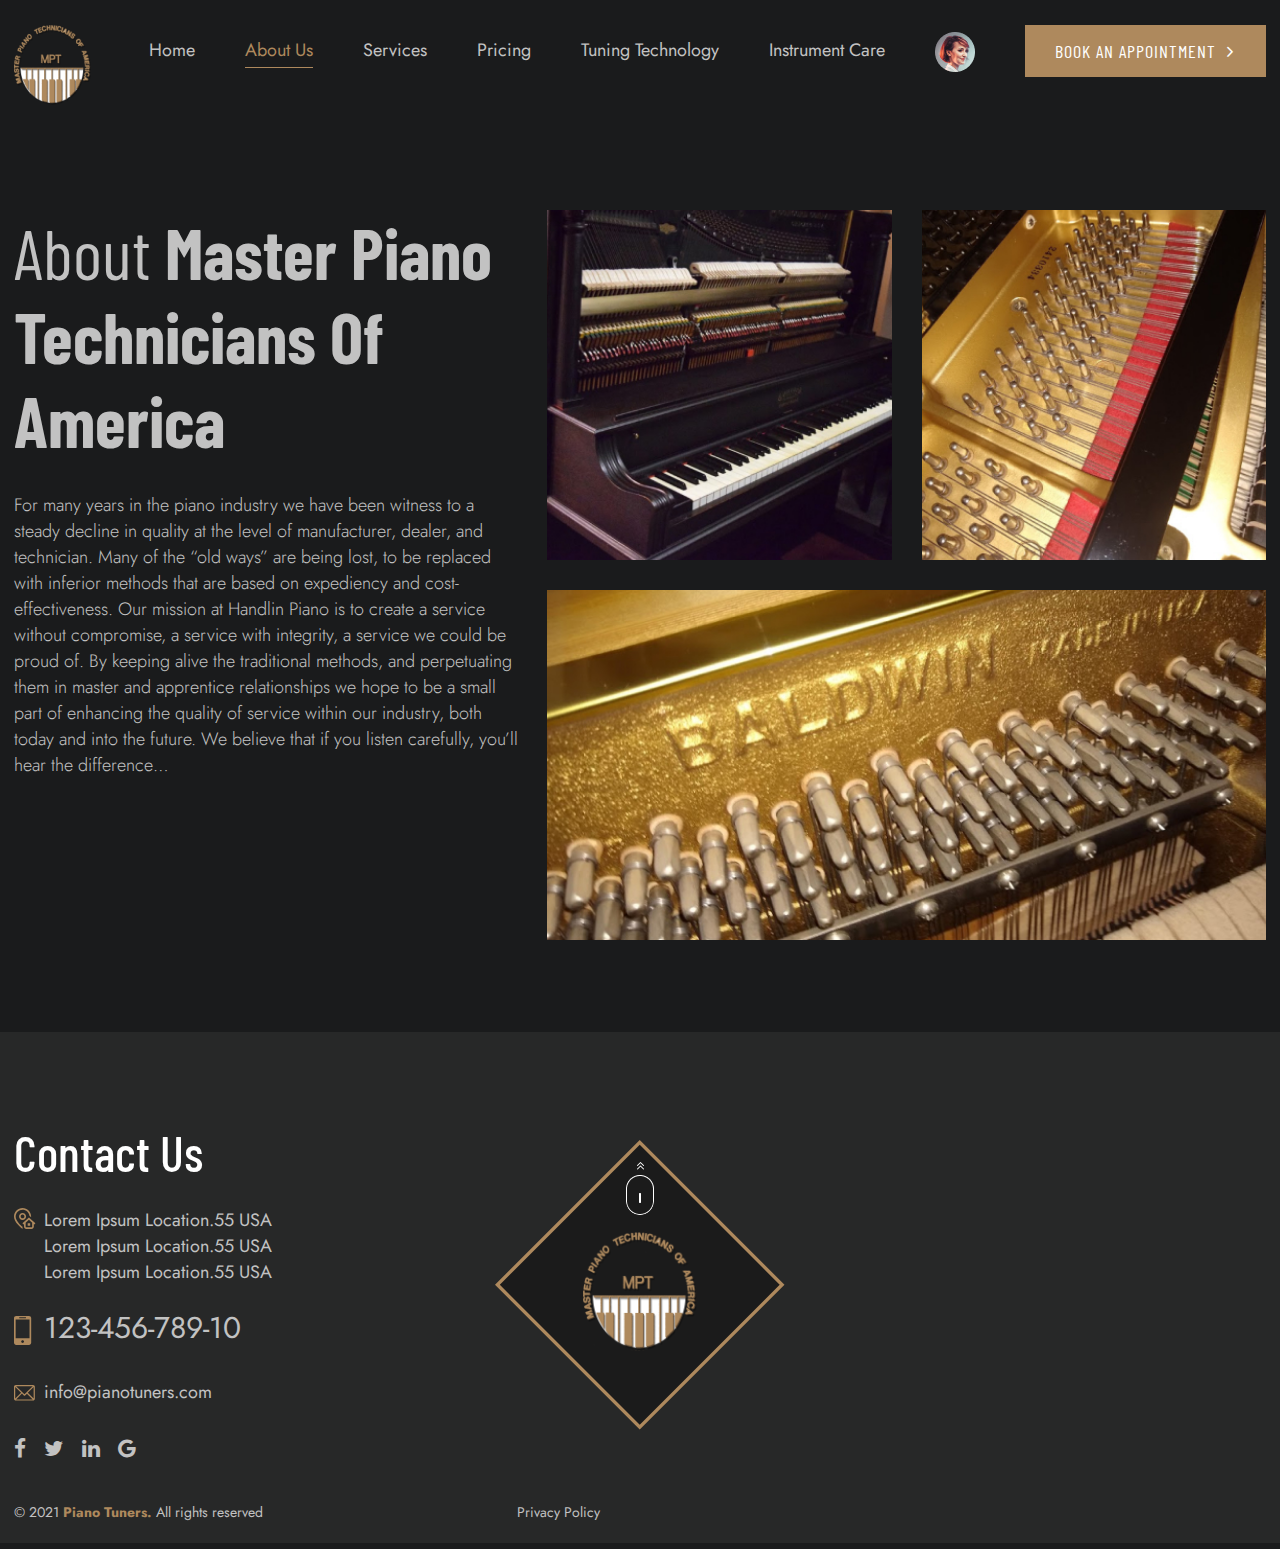
==== about.html @ 433569a0 "first commit" ====
<!DOCTYPE html>
<html lang="en">
  <head>
    <meta charset="utf-8">
    <meta http-equiv="X-UA-Compatible" content="IE=edge">
    <meta name="viewport" content="width=device-width; initial-scale=1.0; maximum-scale=1.0; user-scalable=0;">
    <meta name="description" content="">
    <meta name="author" content="">
    <link rel="icon" href="assets/img/favicon.png" type="image.png">
    <title>Master Piano Technicians of America</title> 
    <link href="assets/css/skeleton.css" rel="stylesheet">
    <link href="assets/css/slick.css" rel="stylesheet">
    <link href="assets/css/style.css" rel="stylesheet">
    <link rel="stylesheet" href="https://cdnjs.cloudflare.com/ajax/libs/font-awesome/4.7.0/css/font-awesome.min.css">
    <!-- font-family: 'Kaushan Script', cursive; -->
    <link href="https://fonts.googleapis.com/css2?family=Kaushan+Script&display=swap" rel="stylesheet"> 
    <!-- font-family: 'Jost', sans-serif; -->
    <link href="https://fonts.googleapis.com/css2?family=Jost:wght@100;200;300;400;500;600;700;800;900&display=swap" rel="stylesheet"> 
    <!-- font-family: 'Barlow Condensed', sans-serif; -->
    <link href="https://fonts.googleapis.com/css2?family=Barlow+Condensed:wght@300;400;500;600;700;800;900&display=swap" rel="stylesheet"> 
</head>
<body>
  <header class="page-header" id="header_top">
    <div class="mobile-header-bttn hidden-sm-up">
      <a href="#">Book an Appointment <i class="icon-arrow-right"></i></a>
    </div>
    <div class="middle-header">
      <div class="container clearfix">
        <div class="logo">
          <a href="#"><img src="assets/img/logo.png" alt=""></a>
        </div>
        <div class="icon-menu hidden-sm-up"><img src="assets/img/menu.png" alt=""></div>
        <div class="right-header">
          <div class="primary-nav">
            <ul class="clearfix">
              <li><a href="index.html">Home</a></li>
              <li><a href="about.html">About Us</a></li>
              <li><a href="service.html">Services</a></li>
              <li><a href="pricing.html">Pricing</a></li>
              <li><a href="tuning-technology.html">Tuning Technology</a></li>
              <li><a href="instrument-care.html">Instrument Care</a></li>
            </ul>
          </div>
          <div class="header-profile hidden-xs-down">
            <img src="assets/img/profile.png" alt="">
          </div>
          <div class="header-bttn hidden-xs-down">
            <a href="appointment.html" class="btn">Book an Appointment <i class="icon-arrow-right"></i></a>
          </div>
        </div>
      </div>
    </div>
  </header>
<section class="inner_about">
  <div class="container">
    <div class="row">
      <div class="col-md-5">
        <div class="inner_about_content">
          <h2>About<span> Master  Piano Technicians Of America</span></h2>
          <p>For many years in the piano industry we have been witness to a steady decline in quality at the level of manufacturer, dealer, and technician.  Many of the “old ways” are being lost, to be replaced with inferior methods that are based on expediency and cost-effectiveness.   Our mission at Handlin Piano is to create a service without compromise, a service with integrity, a service we could be proud of. By keeping alive the traditional methods, and perpetuating them in master and apprentice relationships we hope to be a small part of enhancing the quality of service within our industry, both today and into the future. We believe that if you listen carefully, you’ll hear the difference…</p>
        </div>
      </div>
      <div class="col-md-7">
        <div class="inner_about_image">
          <ul>
            <li><img src="assets/img/inner_about_image_1.jpg" alt=""></li>
            <li><img src="assets/img/inner_about_image_2.jpg" alt=""></li>
            <li><img src="assets/img/inner_about_image_3.jpg" alt=""></li>
          </ul>
        </div>
      </div>
    </div>
  </div>
</section>
<footer>
  <div class="footer_map">
    <iframe src="https://www.google.com/maps/embed?pb=!1m18!1m12!1m3!1d387190.2895529277!2d-74.260555084149!3d40.697668405316556!2m3!1f0!2f0!3f0!3m2!1i1024!2i768!4f13.1!3m3!1m2!1s0x89c24fa5d33f083b%3A0xc80b8f06e177fe62!2sNew%20York%2C%20NY%2C%20USA!5e0!3m2!1sen!2sin!4v1624954355605!5m2!1sen!2sin" width="100%" height="550" style="border:0;" allowfullscreen="" loading="lazy"></iframe>
  </div>
  <div class="container">
    <div class="footer_content">
      <div class="footer_logo"><a href="#header_top" class="go_top"></a><img src="assets/img/footer_logo.svg" alt=""></div>
      <h2>Contact Us</h2>
      <div class="footer_content_contact">
        <div class="footer_contact_col">
          <div class="footer_contact_icon"><img src="assets/img/footer_contact_icon_1.svg" alt=""></div>
          <div class="footer_contact_col_content">
            <a href="#">Lorem Ipsum Location.55 USA</a>
            <a href="#">Lorem Ipsum Location.55 USA</a>
            <a href="#">Lorem Ipsum Location.55 USA</a>
          </div>
        </div>
        <div class="footer_contact_col number_contact">
          <div class="footer_contact_icon"><img src="assets/img/footer_contact_icon_2.svg" alt=""></div>
          <div class="footer_contact_col_content">
          <a href="#">123-456-789-10</a>
          </div>
        </div>
        <div class="footer_contact_col">
          <div class="footer_contact_icon"><img src="assets/img/footer_contact_icon_3.svg" alt=""></div>
          <div class="footer_contact_col_content">  
          <a href="#">info@pianotuners.com</a>
          </div>
        </div>
        <ul class="footer_social_link">  
          <li><a href="#"><i class="fa fa-facebook" aria-hidden="true"></i></a></li>
          <li><a href="#"><i class="fa fa-twitter" aria-hidden="true"></i></a></li>              
          <li><a href="#"><i class="fa fa-linkedin" aria-hidden="true"></i></a></li>
          <li><a href="#"><i class="fa fa-google" aria-hidden="true"></i></a></li>
        </ul>
        <div class="last_footer">
          <p>© 2021 <span>Piano Tuners.</span> All rights reserved <span><a href="#">Privacy Policy</a></span></p>
        </div>
      </div>      
    </div>
  </div>
  
</footer>
<script src="assets/js/jquery.min.js" defer></script>
<script src="assets/js/slick.js" defer></script>
<script src="assets/js/custom.js" defer></script>
</body>
</html>
---- assets/css/skeleton.css ----
/*------------------------------------*\
    Generic
\*------------------------------------*/

/**
 * Box-sizing
 */

 * { box-sizing: border-box; } 
 
 /**
  * Wrappers
  */
 
 .container,
 .container-fluid {
     margin-right: auto;
     margin-left: auto;
     padding-left: 14px;
     padding-right: 14px;
 }

 .container {
     max-width: 1328px;
 }

 
 @font-face {
    font-family: 'icomoon';
    src:  url('../fonts/icomoon.eot?5p93nq');
    src:  url('../fonts/icomoon.eot?5p93nq#iefix') format('embedded-opentype'),
      url('../fonts/icomoon.ttf?5p93nq') format('truetype'),
      url('../fonts/icomoon.woff?5p93nq') format('woff'),
      url('../fonts/icomoon.svg?5p93nq#icomoon') format('svg');
    font-weight: normal;
    font-style: normal;
    font-display: block;
  }
  
  [class^="icon-"], [class*=" icon-"] {
    /* use !important to prevent issues with browser extensions that change fonts */
    font-family: 'icomoon' !important;
    speak: never;
    font-style: normal;
    font-weight: normal;
    font-variant: normal;
    text-transform: none;
    line-height: 1;
  
    /* Better Font Rendering =========== */
    -webkit-font-smoothing: antialiased;
    -moz-osx-font-smoothing: grayscale;
  }
  
  .icon-address:before {
    content: "\e900";
  }
  .icon-arrow-bottom:before {
    content: "\e901";
  }
  .icon-arrow-right:before {
    content: "\e902";
  }
  .icon-batch-1:before {
    content: "\e903";
  }
  .icon-batch-2:before {
    content: "\e904";
  }
  .icon-batch-3:before {
    content: "\e905";
  }
  .icon-cell-phone:before {
    content: "\e906";
  }
  .icon-facebook:before {
    content: "\e907";
  }
  .icon-linkedin:before {
    content: "\e908";
  }
  .icon-message:before {
    content: "\e909";
  }
  .icon-settings:before {
    content: "\e90a";
  }
  .icon-twitter:before {
    content: "\e90b";
  }
  .icon-union-left:before {
    content: "\e90c";
  }
  .icon-union-right:before {
    content: "\e90d";
  }
  .icon-youtube:before {
    content: "\e90e";
  }
  
  .btn {
    background-color: #AE895D;
    font-family: 'Barlow Condensed', sans-serif;
    font-weight: 400;
    font-size: 18px;
    display: inline-block;
    text-decoration: none;
    text-align: center;
    line-height: 52px;
    color: #fff;
    letter-spacing: 1px;
    transition: all .5s;
    position: relative;
    padding: 0 50px 0 30px;
    text-transform: uppercase;
}

.btn:hover {
  background-color: #675034;
  transition: all .5s;
}

.btn i {
  font-size: 10px;
  vertical-align: middle;
  position: absolute;
  right: 30px;
  top: 22px;
  transition: all .5s;
}



.btn:hover i {
  right: 20px;
  transition: all .5s;
}

 
 /**
  * Grid System
  *
  * Bootstrap v3.3.1 (http://getbootstrap.com)
  * Copyright 2011-2014 Twitter, Inc.
  * Licensed under MIT (https://github.com/twbs/bootstrap/blob/master/LICENSE)
  * --------------------------------------------------------------------------
  * Base setup 20px gutters
  *
  * Phones         - xxs - <  600px    ** Default **
  * Small Tablets  - xs - >=  600px
  * Tablets        - sm - >= 768px
  * Desktop        - md - >= 1025px
  * Large Desktop  - lg - >= 1200px
  * --------------------------------------------------------------------------
  * Learn more here: http://getbootstrap.com/css/#grid
  * -------------------------------------------------------------------------- */
 
 .row {
     margin-left: -14px; /* TODO: Update margin number to match container padding */
     margin-right: -14px;
 }
 
     [class*="col-"] {
         position: relative;
         min-height: 1px;
         padding-left: 14px;
         padding-right: 14px;
     }
 
 /* Extra Extra small devices (devices, less than 600px) */
 [class*="col-xxs-"] { float:left; }
 
 .col-xxs-12 { width: 100%; }
 .col-xxs-11 { width: 91.66666667%; }
 .col-xxs-10 { width: 83.33333333%; }
 .col-xxs-9  { width: 75%; }
 .col-xxs-8  { width: 66.66666667%; }
 .col-xxs-7  { width: 58.33333333%; }
 .col-xxs-6  { width: 50%; }
 .col-xxs-5  { width: 41.66666667%; }
 .col-xxs-4  { width: 33.33333333%; }
 .col-xxs-3  { width: 25%; }
 .col-xxs-2  { width: 16.66666667%; }
 .col-xxs-1  { width: 8.33333333%; }
 
 .col-xxs-pull-12 { right: 100%; }
 .col-xxs-pull-11 { right: 91.66666667%; }
 .col-xxs-pull-10 { right: 83.33333333%; }
 .col-xxs-pull-9  { right: 75%; }
 .col-xxs-pull-8  { right: 66.66666667%; }
 .col-xxs-pull-7  { right: 58.33333333%; }
 .col-xxs-pull-6  { right: 50%; }
 .col-xxs-pull-5  { right: 41.66666667%; }
 .col-xxs-pull-4  { right: 33.33333333%; }
 .col-xxs-pull-3  { right: 25%; }
 .col-xxs-pull-2  { right: 16.66666667%; }
 .col-xxs-pull-1  { right: 8.33333333%; }
 .col-xxs-pull-0  { right: auto; }
 
 .col-xxs-push-12 { left: 100%; }
 .col-xxs-push-11 { left: 91.66666667%; }
 .col-xxs-push-10 { left: 83.33333333%; }
 .col-xxs-push-9  { left: 75%; }
 .col-xxs-push-8  { left: 66.66666667%; }
 .col-xxs-push-7  { left: 58.33333333%; }
 .col-xxs-push-6  { left: 50%; }
 .col-xxs-push-5  { left: 41.66666667%; }
 .col-xxs-push-4  { left: 33.33333333%; }
 .col-xxs-push-3  { left: 25%; }
 .col-xxs-push-2  { left: 16.66666667%; }
 .col-xxs-push-1  { left: 8.33333333%; }
 .col-xxs-push-0  { left: auto; }
 
 .col-xxs-offset-12 { margin-left: 100%; }
 .col-xxs-offset-11 { margin-left: 91.66666667%; }
 .col-xxs-offset-10 { margin-left: 83.33333333%; }
 .col-xxs-offset-9  { margin-left: 75%; }
 .col-xxs-offset-8  { margin-left: 66.66666667%; }
 .col-xxs-offset-7  { margin-left: 58.33333333%; }
 .col-xxs-offset-6  { margin-left: 50%; }
 .col-xxs-offset-5  { margin-left: 41.66666667%; }
 .col-xxs-offset-4  { margin-left: 33.33333333%; }
 .col-xxs-offset-3  { margin-left: 25%; }
 .col-xxs-offset-2  { margin-left: 16.66666667%; }
 .col-xxs-offset-1  { margin-left: 8.33333333%; }
 .col-xxs-offset-0  { margin-left: 0%; }
 
 /* Extra small devices (phones, 600px and up) */
 @media (min-width: 600px) {
     [class*="col-xs-"] {float:left;}
 
     .col-xs-12 { width: 100%; }
     .col-xs-11 { width: 91.66666667%; }
     .col-xs-10 { width: 83.33333333%; }
     .col-xs-9  { width: 75%; }
     .col-xs-8  { width: 66.66666667%; }
     .col-xs-7  { width: 58.33333333%; }
     .col-xs-6  { width: 50%; }
     .col-xs-5  { width: 41.66666667%; }
     .col-xs-4  { width: 33.33333333%; }
     .col-xs-3  { width: 25%; }
     .col-xs-2  { width: 16.66666667%; }
     .col-xs-1  { width: 8.33333333%; }
 
     .col-xs-pull-12 { right: 100%; }
     .col-xs-pull-11 { right: 91.66666667%; }
     .col-xs-pull-10 { right: 83.33333333%; }
     .col-xs-pull-9  { right: 75%; }
     .col-xs-pull-8  { right: 66.66666667%; }
     .col-xs-pull-7  { right: 58.33333333%; }
     .col-xs-pull-6  { right: 50%; }
     .col-xs-pull-5  { right: 41.66666667%; }
     .col-xs-pull-4  { right: 33.33333333%; }
     .col-xs-pull-3  { right: 25%; }
     .col-xs-pull-2  { right: 16.66666667%; }
     .col-xs-pull-1  { right: 8.33333333%; }
     .col-xs-pull-0  { right: auto; }
 
     .col-xs-push-12 { left: 100%; }
     .col-xs-push-11 { left: 91.66666667%; }
     .col-xs-push-10 { left: 83.33333333%; }
     .col-xs-push-9  { left: 75%; }
     .col-xs-push-8  { left: 66.66666667%; }
     .col-xs-push-7  { left: 58.33333333%; }
     .col-xs-push-6  { left: 50%; }
     .col-xs-push-5  { left: 41.66666667%; }
     .col-xs-push-4  { left: 33.33333333%; }
     .col-xs-push-3  { left: 25%; }
     .col-xs-push-2  { left: 16.66666667%; }
     .col-xs-push-1  { left: 8.33333333%; }
     .col-xs-push-0  { left: auto; }
 
     .col-xs-offset-12 { margin-left: 100%; }
     .col-xs-offset-11 { margin-left: 91.66666667%; }
     .col-xs-offset-10 { margin-left: 83.33333333%; }
     .col-xs-offset-9  { margin-left: 75%; }
     .col-xs-offset-8  { margin-left: 66.66666667%; }
     .col-xs-offset-7  { margin-left: 58.33333333%; }
     .col-xs-offset-6  { margin-left: 50%; }
     .col-xs-offset-5  { margin-left: 41.66666667%; }
     .col-xs-offset-4  { margin-left: 33.33333333%; }
     .col-xs-offset-3  { margin-left: 25%; }
     .col-xs-offset-2  { margin-left: 16.66666667%; }
     .col-xs-offset-1  { margin-left: 8.33333333%; }
     .col-xs-offset-0  { margin-left: 0%; }
 }
 
 /* Small devices (tablets, 768px and up) */
 @media (min-width: 768px) {
     [class*="col-sm-"] {float:left;}
 
     .col-sm-12 { width: 100%; }
     .col-sm-11 { width: 91.66666667%; }
     .col-sm-10 { width: 83.33333333%; }
     .col-sm-9  { width: 75%; }
     .col-sm-8  { width: 66.66666667%; }
     .col-sm-7  { width: 58.33333333%; }
     .col-sm-6  { width: 50%; }
     .col-sm-5  { width: 41.66666667%; }
     .col-sm-4  { width: 33.33333333%; }
     .col-sm-3  { width: 25%; }
     .col-sm-2  { width: 16.66666667%; }
     .col-sm-1  { width: 8.33333333%; }
 
     .col-sm-pull-12 { right: 100%; }
     .col-sm-pull-11 { right: 91.66666667%; }
     .col-sm-pull-10 { right: 83.33333333%; }
     .col-sm-pull-9  { right: 75%; }
     .col-sm-pull-8  { right: 66.66666667%; }
     .col-sm-pull-7  { right: 58.33333333%; }
     .col-sm-pull-6  { right: 50%; }
     .col-sm-pull-5  { right: 41.66666667%; }
     .col-sm-pull-4  { right: 33.33333333%; }
     .col-sm-pull-3  { right: 25%; }
     .col-sm-pull-2  { right: 16.66666667%; }
     .col-sm-pull-1  { right: 8.33333333%; }
     .col-sm-pull-0  { right: auto; }
 
     .col-sm-push-12 { left: 100%; }
     .col-sm-push-11 { left: 91.66666667%; }
     .col-sm-push-10 { left: 83.33333333%; }
     .col-sm-push-9  { left: 75%; }
     .col-sm-push-8  { left: 66.66666667%; }
     .col-sm-push-7  { left: 58.33333333%; }
     .col-sm-push-6  { left: 50%; }
     .col-sm-push-5  { left: 41.66666667%; }
     .col-sm-push-4  { left: 33.33333333%; }
     .col-sm-push-3  { left: 25%; }
     .col-sm-push-2  { left: 16.66666667%; }
     .col-sm-push-1  { left: 8.33333333%; }
     .col-sm-push-0  { left: auto; }
 
     .col-sm-offset-12 { margin-left: 100%; }
     .col-sm-offset-11 { margin-left: 91.66666667%; }
     .col-sm-offset-10 { margin-left: 83.33333333%; }
     .col-sm-offset-9  { margin-left: 75%; }
     .col-sm-offset-8  { margin-left: 66.66666667%; }
     .col-sm-offset-7  { margin-left: 58.33333333%; }
     .col-sm-offset-6  { margin-left: 50%; }
     .col-sm-offset-5  { margin-left: 41.66666667%; }
     .col-sm-offset-4  { margin-left: 33.33333333%; }
     .col-sm-offset-3  { margin-left: 25%; }
     .col-sm-offset-2  { margin-left: 16.66666667%; }
     .col-sm-offset-1  { margin-left: 8.33333333%; }
     .col-sm-offset-0  { margin-left: 0%; }
 }
 
 /* Medium devices (desktops, 1025px and up) */
 @media (min-width: 1025px) {
   [class*="col-md-"] {float:left;}
 
   .col-md-12 { width: 100%; }
   .col-md-11 { width: 91.66666667%; }
   .col-md-10 { width: 83.33333333%; }
   .col-md-9  { width: 75%; }
   .col-md-8  { width: 66.66666667%; }
   .col-md-7  { width: 58.33333333%; }
   .col-md-6  { width: 50%; }
   .col-md-5  { width: 41.66666667%; }
   .col-md-4  { width: 33.33333333%; }
   .col-md-3  { width: 25%; }
   .col-md-2  { width: 16.66666667%; }
   .col-md-1  { width: 8.33333333%; }
 
   .col-md-pull-12 { right: 100%; }
   .col-md-pull-11 { right: 91.66666667%; }
   .col-md-pull-10 { right: 83.33333333%; }
   .col-md-pull-9  { right: 75%; }
   .col-md-pull-8  { right: 66.66666667%; }
   .col-md-pull-7  { right: 58.33333333%; }
   .col-md-pull-6  { right: 50%; }
   .col-md-pull-5  { right: 41.66666667%; }
   .col-md-pull-4  { right: 33.33333333%; }
   .col-md-pull-3  { right: 25%; }
   .col-md-pull-2  { right: 16.66666667%; }
   .col-md-pull-1  { right: 8.33333333%; }
   .col-md-pull-0  { right: auto; }
 
   .col-md-push-12 { left: 100%; }
   .col-md-push-11 { left: 91.66666667%; }
   .col-md-push-10 { left: 83.33333333%; }
   .col-md-push-9  { left: 75%; }
   .col-md-push-8  { left: 66.66666667%; }
   .col-md-push-7  { left: 58.33333333%; }
   .col-md-push-6  { left: 50%; }
   .col-md-push-5  { left: 41.66666667%; }
   .col-md-push-4  { left: 33.33333333%; }
   .col-md-push-3  { left: 25%; }
   .col-md-push-2  { left: 16.66666667%; }
   .col-md-push-1  { left: 8.33333333%; }
   .col-md-push-0  { left: auto; }
 
   .col-md-offset-12 { margin-left: 100%; }
   .col-md-offset-11 { margin-left: 91.66666667%; }
   .col-md-offset-10 { margin-left: 83.33333333%; }
   .col-md-offset-9  { margin-left: 75%; }
   .col-md-offset-8  { margin-left: 66.66666667%; }
   .col-md-offset-7  { margin-left: 58.33333333%; }
   .col-md-offset-6  { margin-left: 50%; }
   .col-md-offset-5  { margin-left: 41.66666667%; }
   .col-md-offset-4  { margin-left: 33.33333333%; }
   .col-md-offset-3  { margin-left: 25%; }
   .col-md-offset-2  { margin-left: 16.66666667%; }
   .col-md-offset-1  { margin-left: 8.33333333%; }
   .col-md-offset-0  { margin-left: 0%; }
 }
 
 /* Large devices (large desktops, 1200px and up) */
 @media (min-width: 1200px) {
   [class*="col-lg-"] {float:left;}
 
   .col-lg-12 { width: 100%; }
   .col-lg-11 { width: 91.66666667%; }
   .col-lg-10 { width: 83.33333333%; }
   .col-lg-9  { width: 75%; }
   .col-lg-8  { width: 66.66666667%; }
   .col-lg-7  { width: 58.33333333%; }
   .col-lg-6  { width: 50%; }
   .col-lg-5  { width: 41.66666667%; }
   .col-lg-4  { width: 33.33333333%; }
   .col-lg-3  { width: 25%; }
   .col-lg-2  { width: 16.66666667%; }
   .col-lg-1  { width: 8.33333333%; }
 
   .col-lg-pull-12 { right: 100%; }
   .col-lg-pull-11 { right: 91.66666667%; }
   .col-lg-pull-10 { right: 83.33333333%; }
   .col-lg-pull-9  { right: 75%; }
   .col-lg-pull-8  { right: 66.66666667%; }
   .col-lg-pull-7  { right: 58.33333333%; }
   .col-lg-pull-6  { right: 50%; }
   .col-lg-pull-5  { right: 41.66666667%; }
   .col-lg-pull-4  { right: 33.33333333%; }
   .col-lg-pull-3  { right: 25%; }
   .col-lg-pull-2  { right: 16.66666667%; }
   .col-lg-pull-1  { right: 8.33333333%; }
   .col-lg-pull-0  { right: auto; }
 
   .col-lg-push-12 { left: 100%; }
   .col-lg-push-11 { left: 91.66666667%; }
   .col-lg-push-10 { left: 83.33333333%; }
   .col-lg-push-9  { left: 75%; }
   .col-lg-push-8  { left: 66.66666667%; }
   .col-lg-push-7  { left: 58.33333333%; }
   .col-lg-push-6  { left: 50%; }
   .col-lg-push-5  { left: 41.66666667%; }
   .col-lg-push-4  { left: 33.33333333%; }
   .col-lg-push-3  { left: 25%; }
   .col-lg-push-2  { left: 16.66666667%; }
   .col-lg-push-1  { left: 8.33333333%; }
   .col-lg-push-0  { left: auto; }
 
   .col-lg-offset-12 { margin-left: 100%; }
   .col-lg-offset-11 { margin-left: 91.66666667%; }
   .col-lg-offset-10 { margin-left: 83.33333333%; }
   .col-lg-offset-9  { margin-left: 75%; }
   .col-lg-offset-8  { margin-left: 66.66666667%; }
   .col-lg-offset-7  { margin-left: 58.33333333%; }
   .col-lg-offset-6  { margin-left: 50%; }
   .col-lg-offset-5  { margin-left: 41.66666667%; }
   .col-lg-offset-4  { margin-left: 33.33333333%; }
   .col-lg-offset-3  { margin-left: 25%; }
   .col-lg-offset-2  { margin-left: 16.66666667%; }
   .col-lg-offset-1  { margin-left: 8.33333333%; }
   .col-lg-offset-0  { margin-left: 0%; }
 }
 
 
 
 /**
  * Clearfix
  * Apply clearing without adding additional markup
  */
 
 .clearfix:before, .clearfix:after,
 .container:before, .container:after,
 .container-fluid:before, .container-fluid:after,
 .row:before, .row:after {
     content: " ";
     display: table;
 }
 
 .clearfix:after,
 .container:after,
 .container-fluid:after,
 .row:after { clear: both; }
  
 /**
  * Visiblity
  */
 
 .show { display: block !important; }
 
 .visible-xxs,
 .visible-xs,
 .visible-sm,
 .visible-md,
 .visible-lg { display: none !important; }
 
 .visible-xxs-block,
 .visible-xxs-inline,
 .visible-xxs-inline-block,
 .visible-xs-block,
 .visible-xs-inline,
 .visible-xs-inline-block,
 .visible-sm-block,
 .visible-sm-inline,
 .visible-sm-inline-block,
 .visible-md-block,
 .visible-md-inline,
 .visible-md-inline-block,
 .visible-lg-block,
 .visible-lg-inline,
 .visible-lg-inline-block { display: none !important; }
 
 @media (max-width: 599px) {
     .visible-xxs      { display: block !important; }
     table.visible-xxs { display: table; }
     tr.visible-xxs    { display: table-row !important; }
     th.visible-xxs,
     td.visible-xxs    { display: table-cell !important; }
 
     .visible-xxs-block        { display: block !important; }
     .visible-xxs-inline       { display: inline !important; }
     .visible-xxs-inline-block { display: inline-block !important; }
 }
 
 
 @media (min-width: 600px) and (max-width: 767px) {
     .visible-xs      { display: block !important; }
     table.visible-xs { display: table; }
     tr.visible-xs    { display: table-row !important; }
     th.visible-xs,
     td.visible-xs    { display: table-cell !important; }
 
     .visible-xs-block        { display: block !important; }
     .visible-xs-inline       { display: inline !important; }
     .visible-xs-inline-block { display: inline-block !important; }
 }
 
 @media (min-width: 768px) and (max-width: 1024px) {
     .visible-sm      { display: block !important; }
     table.visible-sm { display: table; }
     tr.visible-sm    { display: table-row !important; }
     th.visible-sm,
     td.visible-sm    { display: table-cell !important; }
 
     .visible-sm-block        { display: block !important; }
     .visible-sm-inline       { display: inline !important; }
     .visible-sm-inline-block { display: inline-block !important; }
 }
 
 @media (min-width: 1025px) and (max-width: 1199px) {
     .visible-md      { display: block !important; }
     table.visible-md { display: table; }
     tr.visible-md    { display: table-row !important; }
     th.visible-md,
     td.visible-md    { display: table-cell !important; }
 
     .visible-md-block        { display: block !important; }
     .visible-md-inline       { display: inline !important; }
     .visible-md-inline-block { display: inline-block !important; }
 }
 
 @media (min-width: 1200px) {
     .visible-lg      { display: block !important; }
     table.visible-lg { display: table; }
     tr.visible-lg    {  display: table-row !important; }
     th.visible-lg,
     td.visible-lg    { display: table-cell !important; }
 
     .visible-lg-block        { display: block !important; }
     .visible-lg-inline       { display: inline !important; }
     .visible-lg-inline-block { display: inline-block !important; }
 }
 
 
 /**
  * Hiding
  */
 
 .hide,
 .hidden-xxs-up { display: none !important; }
 .hidden       { display: none !important; visibility: hidden !important; }
 .invisible    { visibility: hidden !important; }
 .text-hide    {
     font: 0/0 a;
     color: transparent;
     text-shadow: none;
     background-color: transparent;
     border: 0;
 }
 
 @media (max-width: 599px) {
     .hidden-xxs { display: none !important; }
 }
 
     @media (min-width: 600px) {
       .hidden-xs-up { display: none !important; }
     }
 
 @media (min-width: 600px) and (max-width: 767px) {
     .hidden-xs { display: none !important; }
 }
 
     @media (max-width: 767px) {
       .hidden-xs-down { display: none !important; }
     }
     
     @media (min-width: 768px) {
       .hidden-sm-up { display: none !important; }
     }
 
 @media (min-width: 768px) and (max-width: 1024px) {
     .hidden-sm { display: none !important; }
 }
 
     @media (max-width: 1024px) {
       .hidden-sm-down { display: none !important; }
     }
     
     @media (min-width: 1025px) {
       .hidden-md-up { display: none !important; }
     }
 
 @media (min-width: 1025px) and (max-width: 1199px) {
     .hidden-md { display: none !important; }
 }
 
     @media (max-width: 1199px) {
       .hidden-md-down { display: none !important; }
     }
 
 @media (min-width: 1200px) {
     .hidden-lg { display: none !important; }
 }
 
 
 
 
 /**
  * Screen Readers
  */
 
 .sr-only {
     position: absolute;
     width: 1px;
     height: 1px;
     margin: -1px;
     padding: 0;
     overflow: hidden;
     clip: rect(0, 0, 0, 0);
     border: 0;
 }
 .sr-only-focusable:active,
 .sr-only-focusable:focus {
     position: static;
     width: auto;
     height: auto;
     margin: 0;
     overflow: visible;
     clip: auto;
 }
 
 
 
 /**
  * Text alignment
  */
 
 .text-left     { text-align:left  !important; }
 .text-center   { text-align:center!important; }
 .text-right    { text-align:right !important; }
 
 
 /**
  * Positioning
  */
 
 .affix-top    { position: fixed!important; top:    0!important; }
 .affix-bottom { position: fixed!important; bottom: 0!important; }
 .affix-left   { position: fixed!important; left:   0!important; }
 .affix-right  { position: fixed!important; right:  0!important; }
 
 .pull-right { float: right!important; }
 .pull-left  { float: left !important; }
 
 .center-block {
     display: block;
     margin-left: auto;
     margin-right: auto;
 }
 
 
 /* TODO: Update pushes, flushes, softs, and hards to match your vertical rhythm */
 
 /**
  * Add/remove margins
  */
 
 .push          { margin:       20px!important; }
 .push-top      { margin-top:   20px!important; }
 .push-right    { margin-right: 20px!important; }
 .push-bottom   { margin-bottom:20px!important; }
 .push-left     { margin-left:  20px!important; }
 .push-ends     { margin-top:   20px!important; margin-bottom:20px!important; }
 .push-sides    { margin-right: 20px!important; margin-left:  20px!important; }
 
 .push-half         { margin:       10px!important; }
 .push-half-top     { margin-top:   10px!important; }
 .push-half-right   { margin-right: 10px!important; }
 .push-half-bottom  { margin-bottom:10px!important; }
 .push-half-left    { margin-left:  10px!important; }
 .push-half-ends    { margin-top:   10px!important; margin-bottom:10px!important; }
 .push-half-sides   { margin-right: 10px!important; margin-left:  10px!important; }
 
 .flush         { margin:       0!important; }
 .flush-top     { margin-top:   0!important; }
 .flush-right   { margin-right: 0!important; }
 .flush-bottom  { margin-bottom:0!important; }
 .flush-left    { margin-left:  0!important; }
 .flush-ends    { margin-top:   0!important; margin-bottom:0!important; }
 .flush-sides   { margin-right: 0!important; margin-left:  0!important; }
 
 
 /**
  * Add/remove paddings
  */
 .soft          { padding:       20px!important; }
 .soft-top      { padding-top:   20px!important; }
 .soft-right    { padding-right: 20px!important; }
 .soft-bottom   { padding-bottom:20px!important; }
 .soft-left     { padding-left:  20px!important; }
 .soft-ends     { padding-top:   20px!important; padding-bottom:20px!important; }
 .soft-sides    { padding-right: 20px!important; padding-left:  20px!important; }
 
 .soft-half          { padding:       10px!important; }
 .soft-half-top      { padding-top:   10px!important; }
 .soft-half-right    { padding-right: 10px!important; }
 .soft-half-bottom   { padding-bottom:10px!important; }
 .soft-half-left     { padding-left:  10px!important; }
 .soft-half-ends     { padding-top:   10px!important; padding-bottom:10px!important; }
 .soft-half-sides    { padding-right: 10px!important; padding-left:  10px!important; }
 
 .hard          { padding:       0!important; }
 .hard-top      { padding-top:   0!important; }
 .hard-right    { padding-right: 0!important; }
 .hard-bottom   { padding-bottom:0!important; }
 .hard-left     { padding-left:  0!important; }
 .hard-ends     { padding-top:   0!important; padding-bottom:0!important; }
 .hard-sides    { padding-right: 0!important; padding-left:  0!important; }
 
 
 @media (min-width:600px) {
 
   .flush-xs         { margin:       0 !important; }
   .flush-xs-top     { margin-top:   0 !important; }
   .flush-xs-right   { margin-right: 0 !important; }
   .flush-xs-bottom  { margin-bottom:0 !important; }
   .flush-xs-left    { margin-left:  0 !important; }
   .flush-xs-ends    { margin-top:   0 !important; margin-bottom:0 !important; }
   .flush-xs-sides   { margin-right: 0 !important; margin-left:  0 !important; }
 
   .push-xs          { margin:       20px !important; }
   .push-xs-top      { margin-top:   20px !important; }
   .push-xs-right    { margin-right: 20px !important; }
   .push-xs-bottom   { margin-bottom:20px !important; }
   .push-xs-left     { margin-left:  20px !important; }
   .push-xs-ends     { margin-top:   20px !important; margin-bottom:20px !important; }
   .push-xs-sides    { margin-right: 20px !important; margin-left:  20px !important; }
 
   .push-half-xs         { margin:       10px !important; }
   .push-half-xs-top     { margin-top:   10px !important; }
   .push-half-xs-right   { margin-right: 10px !important; }
   .push-half-xs-bottom  { margin-bottom:10px !important; }
   .push-half-xs-left    { margin-left:  10px !important; }
   .push-half-xs-ends    { margin-top:   10px !important; margin-bottom:10px !important; }
   .push-half-xs-sides   { margin-right: 10px !important; margin-left:  10px !important; }
 
   .push-double-xs         { margin:       40px !important; }
   .push-double-xs-top     { margin-top:   40px !important; }
   .push-double-xs-right   { margin-right: 40px !important; }
   .push-double-xs-bottom  { margin-bottom:40px !important; }
   .push-double-xs-left    { margin-left:  40px !important; }
   .push-double-xs-ends    { margin-top:   40px !important; margin-bottom:40px !important; }
   .push-double-xs-sides   { margin-right: 40px !important; margin-left:  40px !important; }
 
   .push-triple-xs         { margin:       60px !important; }
   .push-triple-xs-top     { margin-top:   60px !important; }
   .push-triple-xs-right   { margin-right: 60px !important; }
   .push-triple-xs-bottom  { margin-bottom:60px !important; }
   .push-triple-xs-left    { margin-left:  60px !important; }
   .push-triple-xs-ends    { margin-top:   60px !important; margin-bottom:60px !important; }
   .push-triple-xs-sides   { margin-right: 60px !important; margin-left:  60px !important; }
 
   .soft-xs          { padding:       20px !important; }
   .soft-xs-top      { padding-top:   20px !important; }
   .soft-xs-right    { padding-right: 20px !important; }
   .soft-xs-bottom   { padding-bottom:20px !important; }
   .soft-xs-left     { padding-left:  20px !important; }
   .soft-xs-ends     { padding-top:   20px !important; padding-bottom:20px !important; }
   .soft-xs-sides    { padding-right: 20px !important; padding-left:  20px !important; }
 
   .soft-half-xs          { padding:       10px !important; }
   .soft-half-xs-top      { padding-top:   10px !important; }
   .soft-half-xs-right    { padding-right: 10px !important; }
   .soft-half-xs-bottom   { padding-bottom:10px !important; }
   .soft-half-xs-left     { padding-left:  10px !important; }
   .soft-half-xs-ends     { padding-top:   10px !important; padding-bottom:10px !important; }
   .soft-half-xs-sides    { padding-right: 10px !important; padding-left:  10px !important; }
 
   .soft-double-xs          { padding:       40px !important; }
   .soft-double-xs-top      { padding-top:   40px !important; }
   .soft-double-xs-right    { padding-right: 40px !important; }
   .soft-double-xs-bottom   { padding-bottom:40px !important; }
   .soft-double-xs-left     { padding-left:  40px !important; }
   .soft-double-xs-ends     { padding-top:   40px !important; padding-bottom:40px !important; }
   .soft-double-xs-sides    { padding-right: 40px !important; padding-left:  40px !important; }
 
   .soft-triple-xs          { padding:       60px !important; }
   .soft-triple-xs-top      { padding-top:   60px !important; }
   .soft-triple-xs-right    { padding-right: 60px !important; }
   .soft-triple-xs-bottom   { padding-bottom:60px !important; }
   .soft-triple-xs-left     { padding-left:  60px !important; }
   .soft-triple-xs-ends     { padding-top:   60px !important; padding-bottom:60px !important; }
   .soft-triple-xs-sides    { padding-right: 60px !important; padding-left:  60px !important; }
 
   .hard-xs          { padding:       0 !important; }
   .hard-xs-top      { padding-top:   0 !important; }
   .hard-xs-right    { padding-right: 0 !important; }
   .hard-xs-bottom   { padding-bottom:0 !important; }
   .hard-xs-left     { padding-left:  0 !important; }
   .hard-xs-ends     { padding-top:   0 !important; padding-bottom:0 !important; }
   .hard-xs-sides    { padding-right: 0 !important; padding-left:  0 !important; }
 
 }
 
 @media (min-width:768px) {
 
   .flush-sm         { margin:       0 !important; }
   .flush-sm-top     { margin-top:   0 !important; }
   .flush-sm-right   { margin-right: 0 !important; }
   .flush-sm-bottom  { margin-bottom:0 !important; }
   .flush-sm-left    { margin-left:  0 !important; }
   .flush-sm-ends    { margin-top:   0 !important; margin-bottom:0 !important; }
   .flush-sm-sides   { margin-right: 0 !important; margin-left:  0 !important; }
 
   .push-sm          { margin:       20px !important; }
   .push-sm-top      { margin-top:   20px !important; }
   .push-sm-right    { margin-right: 20px !important; }
   .push-sm-bottom   { margin-bottom:20px !important; }
   .push-sm-left     { margin-left:  20px !important; }
   .push-sm-ends     { margin-top:   20px !important; margin-bottom:20px !important; }
   .push-sm-sides    { margin-right: 20px !important; margin-left:  20px !important; }
 
   .push-half-sm         { margin:       10px !important; }
   .push-half-sm-top     { margin-top:   10px !important; }
   .push-half-sm-right   { margin-right: 10px !important; }
   .push-half-sm-bottom  { margin-bottom:10px !important; }
   .push-half-sm-left    { margin-left:  10px !important; }
   .push-half-sm-ends    { margin-top:   10px !important; margin-bottom:10px !important; }
   .push-half-sm-sides   { margin-right: 10px !important; margin-left:  10px !important; }
 
   .push-double-sm         { margin:       40px !important; }
   .push-double-sm-top     { margin-top:   40px !important; }
   .push-double-sm-right   { margin-right: 40px !important; }
   .push-double-sm-bottom  { margin-bottom:40px !important; }
   .push-double-sm-left    { margin-left:  40px !important; }
   .push-double-sm-ends    { margin-top:   40px !important; margin-bottom:40px !important; }
   .push-double-sm-sides   { margin-right: 40px !important; margin-left:  40px !important; }
 
   .push-triple-sm         { margin:       60px !important; }
   .push-triple-sm-top     { margin-top:   60px !important; }
   .push-triple-sm-right   { margin-right: 60px !important; }
   .push-triple-sm-bottom  { margin-bottom:60px !important; }
   .push-triple-sm-left    { margin-left:  60px !important; }
   .push-triple-sm-ends    { margin-top:   60px !important; margin-bottom:60px !important; }
   .push-triple-sm-sides   { margin-right: 60px !important; margin-left:  60px !important; }
 
   .soft-sm          { padding:       20px !important; }
   .soft-sm-top      { padding-top:   20px !important; }
   .soft-sm-right    { padding-right: 20px !important; }
   .soft-sm-bottom   { padding-bottom:20px !important; }
   .soft-sm-left     { padding-left:  20px !important; }
   .soft-sm-ends     { padding-top:   20px !important; padding-bottom:20px !important; }
   .soft-sm-sides    { padding-right: 20px !important; padding-left:  20px !important; }
 
   .soft-half-sm          { padding:       10px !important; }
   .soft-half-sm-top      { padding-top:   10px !important; }
   .soft-half-sm-right    { padding-right: 10px !important; }
   .soft-half-sm-bottom   { padding-bottom:10px !important; }
   .soft-half-sm-left     { padding-left:  10px !important; }
   .soft-half-sm-ends     { padding-top:   10px !important; padding-bottom:10px !important; }
   .soft-half-sm-sides    { padding-right: 10px !important; padding-left:  10px !important; }
 
   .soft-double-sm          { padding:       40px !important; }
   .soft-double-sm-top      { padding-top:   40px !important; }
   .soft-double-sm-right    { padding-right: 40px !important; }
   .soft-double-sm-bottom   { padding-bottom:40px !important; }
   .soft-double-sm-left     { padding-left:  40px !important; }
   .soft-double-sm-ends     { padding-top:   40px !important; padding-bottom:40px !important; }
   .soft-double-sm-sides    { padding-right: 40px !important; padding-left:  40px !important; }
 
   .soft-triple-sm          { padding:       60px !important; }
   .soft-triple-sm-top      { padding-top:   60px !important; }
   .soft-triple-sm-right    { padding-right: 60px !important; }
   .soft-triple-sm-bottom   { padding-bottom:60px !important; }
   .soft-triple-sm-left     { padding-left:  60px !important; }
   .soft-triple-sm-ends     { padding-top:   60px !important; padding-bottom:60px !important; }
   .soft-triple-sm-sides    { padding-right: 60px !important; padding-left:  60px !important; }
 
   .hard-sm          { padding:       0 !important; }
   .hard-sm-top      { padding-top:   0 !important; }
   .hard-sm-right    { padding-right: 0 !important; }
   .hard-sm-bottom   { padding-bottom:0 !important; }
   .hard-sm-left     { padding-left:  0 !important; }
   .hard-sm-ends     { padding-top:   0 !important; padding-bottom:0 !important; }
   .hard-sm-sides    { padding-right: 0 !important; padding-left:  0 !important; }
 
 }
 
 @media (min-width:1025px) {
 
   .flush-md         { margin:       0 !important; }
   .flush-md-top     { margin-top:   0 !important; }
   .flush-md-right   { margin-right: 0 !important; }
   .flush-md-bottom  { margin-bottom:0 !important; }
   .flush-md-left    { margin-left:  0 !important; }
   .flush-md-ends    { margin-top:   0 !important; margin-bottom:0 !important; }
   .flush-md-sides   { margin-right: 0 !important; margin-left:  0 !important; }
 
   .push-md          { margin:       20px !important; }
   .push-md-top      { margin-top:   20px !important; }
   .push-md-right    { margin-right: 20px !important; }
   .push-md-bottom   { margin-bottom:20px !important; }
   .push-md-left     { margin-left:  20px !important; }
   .push-md-ends     { margin-top:   20px !important; margin-bottom:20px !important; }
   .push-md-sides    { margin-right: 20px !important; margin-left:  20px !important; }
 
   .push-half-md         { margin:       10px !important; }
   .push-half-md-top     { margin-top:   10px !important; }
   .push-half-md-right   { margin-right: 10px !important; }
   .push-half-md-bottom  { margin-bottom:10px !important; }
   .push-half-md-left    { margin-left:  10px !important; }
   .push-half-md-ends    { margin-top:   10px !important; margin-bottom:10px !important; }
   .push-half-md-sides   { margin-right: 10px !important; margin-left:  10px !important; }
 
   .push-double-md         { margin:       40px !important; }
   .push-double-md-top     { margin-top:   40px !important; }
   .push-double-md-right   { margin-right: 40px !important; }
   .push-double-md-bottom  { margin-bottom:40px !important; }
   .push-double-md-left    { margin-left:  40px !important; }
   .push-double-md-ends    { margin-top:   40px !important; margin-bottom:40px !important; }
   .push-double-md-sides   { margin-right: 40px !important; margin-left:  40px !important; }
 
   .push-triple-md         { margin:       60px !important; }
   .push-triple-md-top     { margin-top:   60px !important; }
   .push-triple-md-right   { margin-right: 60px !important; }
   .push-triple-md-bottom  { margin-bottom:60px !important; }
   .push-triple-md-left    { margin-left:  60px !important; }
   .push-triple-md-ends    { margin-top:   60px !important; margin-bottom:60px !important; }
   .push-triple-md-sides   { margin-right: 60px !important; margin-left:  60px !important; }
 
   .soft-md          { padding:       20px !important; }
   .soft-md-top      { padding-top:   20px !important; }
   .soft-md-right    { padding-right: 20px !important; }
   .soft-md-bottom   { padding-bottom:20px !important; }
   .soft-md-left     { padding-left:  20px !important; }
   .soft-md-ends     { padding-top:   20px !important; padding-bottom:20px !important; }
   .soft-md-sides    { padding-right: 20px !important; padding-left:  20px !important; }
 
   .soft-half-md          { padding:       10px !important; }
   .soft-half-md-top      { padding-top:   10px !important; }
   .soft-half-md-right    { padding-right: 10px !important; }
   .soft-half-md-bottom   { padding-bottom:10px !important; }
   .soft-half-md-left     { padding-left:  10px !important; }
   .soft-half-md-ends     { padding-top:   10px !important; padding-bottom:10px !important; }
   .soft-half-md-sides    { padding-right: 10px !important; padding-left:  10px !important; }
 
   .soft-double-md          { padding:       40px !important; }
   .soft-double-md-top      { padding-top:   40px !important; }
   .soft-double-md-right    { padding-right: 40px !important; }
   .soft-double-md-bottom   { padding-bottom:40px !important; }
   .soft-double-md-left     { padding-left:  40px !important; }
   .soft-double-md-ends     { padding-top:   40px !important; padding-bottom:40px !important; }
   .soft-double-md-sides    { padding-right: 40px !important; padding-left:  40px !important; }
 
   .soft-triple-md          { padding:       60px !important; }
   .soft-triple-md-top      { padding-top:   60px !important; }
   .soft-triple-md-right    { padding-right: 60px !important; }
   .soft-triple-md-bottom   { padding-bottom:60px !important; }
   .soft-triple-md-left     { padding-left:  60px !important; }
   .soft-triple-md-ends     { padding-top:   60px !important; padding-bottom:60px !important; }
   .soft-triple-md-sides    { padding-right: 60px !important; padding-left:  60px !important; }
 
   .hard-md          { padding:       0 !important; }
   .hard-md-top      { padding-top:   0 !important; }
   .hard-md-right    { padding-right: 0 !important; }
   .hard-md-bottom   { padding-bottom:0 !important; }
   .hard-md-left     { padding-left:  0 !important; }
   .hard-md-ends     { padding-top:   0 !important; padding-bottom:0 !important; }
   .hard-md-sides    { padding-right: 0 !important; padding-left:  0 !important; }
 
 }
 
 @media (min-width:1200px) {
 
   .flush-lg         { margin:       0 !important; }
   .flush-lg-top     { margin-top:   0 !important; }
   .flush-lg-right   { margin-right: 0 !important; }
   .flush-lg-bottom  { margin-bottom:0 !important; }
   .flush-lg-left    { margin-left:  0 !important; }
   .flush-lg-ends    { margin-top:   0 !important; margin-bottom:0 !important; }
   .flush-lg-sides   { margin-right: 0 !important; margin-left:  0 !important; }
 
   .push-lg          { margin:       20px !important; }
   .push-lg-top      { margin-top:   20px !important; }
   .push-lg-right    { margin-right: 20px !important; }
   .push-lg-bottom   { margin-bottom:20px !important; }
   .push-lg-left     { margin-left:  20px !important; }
   .push-lg-ends     { margin-top:   20px !important; margin-bottom:20px !important; }
   .push-lg-sides    { margin-right: 20px !important; margin-left:  20px !important; }
 
   .push-half-lg         { margin:       10px !important; }
   .push-half-lg-top     { margin-top:   10px !important; }
   .push-half-lg-right   { margin-right: 10px !important; }
   .push-half-lg-bottom  { margin-bottom:10px !important; }
   .push-half-lg-left    { margin-left:  10px !important; }
   .push-half-lg-ends    { margin-top:   10px !important; margin-bottom:10px !important; }
   .push-half-lg-sides   { margin-right: 10px !important; margin-left:  10px !important; }
 
   .push-double-lg         { margin:       40px !important; }
   .push-double-lg-top     { margin-top:   40px !important; }
   .push-double-lg-right   { margin-right: 40px !important; }
   .push-double-lg-bottom  { margin-bottom:40px !important; }
   .push-double-lg-left    { margin-left:  40px !important; }
   .push-double-lg-ends    { margin-top:   40px !important; margin-bottom:40px !important; }
   .push-double-lg-sides   { margin-right: 40px !important; margin-left:  40px !important; }
 
   .push-triple-lg         { margin:       60px !important; }
   .push-triple-lg-top     { margin-top:   60px !important; }
   .push-triple-lg-right   { margin-right: 60px !important; }
   .push-triple-lg-bottom  { margin-bottom:60px !important; }
   .push-triple-lg-left    { margin-left:  60px !important; }
   .push-triple-lg-ends    { margin-top:   60px !important; margin-bottom:60px !important; }
   .push-triple-lg-sides   { margin-right: 60px !important; margin-left:  60px !important; }
 
   .soft-lg          { padding:       20px !important; }
   .soft-lg-top      { padding-top:   20px !important; }
   .soft-lg-right    { padding-right: 20px !important; }
   .soft-lg-bottom   { padding-bottom:20px !important; }
   .soft-lg-left     { padding-left:  20px !important; }
   .soft-lg-ends     { padding-top:   20px !important; padding-bottom:20px !important; }
   .soft-lg-sides    { padding-right: 20px !important; padding-left:  20px !important; }
 
   .soft-half-lg          { padding:       10px !important; }
   .soft-half-lg-top      { padding-top:   10px !important; }
   .soft-half-lg-right    { padding-right: 10px !important; }
   .soft-half-lg-bottom   { padding-bottom:10px !important; }
   .soft-half-lg-left     { padding-left:  10px !important; }
   .soft-half-lg-ends     { padding-top:   10px !important; padding-bottom:10px !important; }
   .soft-half-lg-sides    { padding-right: 10px !important; padding-left:  10px !important; }
 
   .soft-double-lg          { padding:       40px !important; }
   .soft-double-lg-top      { padding-top:   40px !important; }
   .soft-double-lg-right    { padding-right: 40px !important; }
   .soft-double-lg-bottom   { padding-bottom:40px !important; }
   .soft-double-lg-left     { padding-left:  40px !important; }
   .soft-double-lg-ends     { padding-top:   40px !important; padding-bottom:40px !important; }
   .soft-double-lg-sides    { padding-right: 40px !important; padding-left:  40px !important; }
 
   .soft-triple-lg          { padding:       60px !important; }
   .soft-triple-lg-top      { padding-top:   60px !important; }
   .soft-triple-lg-right    { padding-right: 60px !important; }
   .soft-triple-lg-bottom   { padding-bottom:60px !important; }
   .soft-triple-lg-left     { padding-left:  60px !important; }
   .soft-triple-lg-ends     { padding-top:   60px !important; padding-bottom:60px !important; }
   .soft-triple-lg-sides    { padding-right: 60px !important; padding-left:  60px !important; }
 
   .hard-lg          { padding:       0 !important; }
   .hard-lg-top      { padding-top:   0 !important; }
   .hard-lg-right    { padding-right: 0 !important; }
   .hard-lg-bottom   { padding-bottom:0 !important; }
   .hard-lg-left     { padding-left:  0 !important; }
   .hard-lg-ends     { padding-top:   0 !important; padding-bottom:0 !important; }
   .hard-lg-sides    { padding-right: 0 !important; padding-left:  0 !important; }
 
 }
---- assets/css/style.css ----
body {
    padding: 0px;
    margin: 0px;
    font-family: 'Jost', sans-serif;
    background-color: #1A1B1C;
}

h1 {
    padding: 0px; 
    margin: 0px;
}

h2 {
    padding: 0px; 
    margin: 0px;
}

h3 {
    padding: 0px; 
    margin: 0px;
}

h4 {
    padding: 0px; 
    margin: 0px;
}

h5 {
    padding: 0px; 
    margin: 0px;
}

h6 {
    padding: 0px; 
    margin: 0px;
}

p {
    padding: 0px; 
    margin: 0px;
}

ul{ 
    list-style: none; 
    padding: 0px; 
    margin: 0px;
}

ul li { 
    padding: 0px; 
    margin: 0px;
}

a {
    padding: 0px; 
    margin: 0px; 
    outline: none;
}

a:hover { 
    outline: none !important; 
    text-decoration: none;
}

:focus { 
    outline: none !important; 
    text-decoration: none;
}


.page-header {
    background-color: #1a1b1c;
    padding: 0 0;
    position: relative;
    z-index: 99;
}

.mobile-header-bttn a {
    background-color: #AE895D;
    font-family: 'Barlow Condensed', sans-serif;
    font-weight: 400;
    font-size: 18px;
    display: block;
    text-decoration: none;
    text-align: center;
    line-height: 52px;
    color: #fff;
    letter-spacing: 1px;
    transition: all .5s;
}

.mobile-header-bttn i {
    font-size: 10px;
    vertical-align: middle;
}

.mobile-header-bttn a:hover {
    background-color: #675034;
    transition: all .5s;
}

.middle-header {
    padding: 10px 0;
}

.logo {
    float: left;
}

.logo img {
    display: block;
}

.icon-menu {
    float: right;
    padding-top: 20px;
    cursor: pointer;
}

.primary-nav {
    position: absolute;
    top: 100%;
    width: 100%;
    left: 0;
    padding: 15px;
    background-color: #131415;
    display: none;
    border-bottom: 3px solid #ae895d;
}

.primary-nav ul {
    margin: 0;
    padding: 0;
}

.primary-nav ul li {
    padding: 5px 0;
    display: block;
}

.primary-nav ul li a {
    margin: 0;
    padding: 0 0 5px 0;
    display: inline-block;
    color: #C2C2C2;
    font-family: 'Jost', sans-serif;
    font-size: 15px;
    text-decoration: none;
    position: relative;
}

.primary-nav ul li a:after {
    content: '';
    position: absolute;
    left: 0;
    bottom: 0;
    width: 0%;
    height: 1px;
    background-color: #AE895D;
    transition: all .5s;
}

.primary-nav ul li a:hover {
    color: #AE895D;
}

.primary-nav ul li a:hover::after {
    width: 100%;
    transition: all .5s;
}
.primary-nav ul li a.active{
    color: #AE895D;
}

.primary-nav ul li a.active::after {
    width: 100%;
    height: 1px;
    content: '';
    position: absolute;
    left: 0;
    bottom: 0;
    background-color: #AE895D;
}

.header-profile {
    float: left;
    padding-top: 12px;
}

.header-bttn {
    float: left;
    padding-left: 20px;
    padding-top: 5px;
}


@media (min-width: 768px) {
    .middle-header {
        padding: 25px 0;
    }
    .right-header {
        float: right;
        padding-top: 10px;
    }

    .primary-nav {
        position: relative;
        top: auto;
        width: auto;
        left: auto;
        padding: 15px 10px;
        background-color: transparent;
        display: block !important;
        border-bottom: none;
        float: left;
    }

    .primary-nav ul li {
        padding: 5px 15px;
        display: block;
        float: left;
    }  

}

@media (min-width: 1025px) {

    .primary-nav {
        padding: 15px;
        padding-top: 7px;
    }

    .primary-nav ul li {
        padding: 5px 25px;
    }  

    .primary-nav ul li a {
        font-size: 18px;
    }

    .header-profile {
        padding-left: 10px;
        padding-right: 30px;
    }

    .right-header {
        padding-top: 0;
    }
    .header-bttn {
        padding-top: 0;
    }
    .header-profile {
        padding-top: 7px;
    }
}

.masthead {
    position: relative;
    background-color: #1a1b1c;
    padding: 0 0 40px 0;
}

.masthead-slider img {
    display: block;
    margin: 0 auto;
    width: 100%;
}

.masthead .slick-arrow {
    display: none !important;
}

.masthead h1 {
    font-family: 'Barlow Condensed', sans-serif;
    color: #C2C2C2;
    padding: 30px 0 20px;
    font-size: 35px;
    font-weight: 400;
    line-height: 1.2em;
}

.masthead h1 span {
    font-family: 'Kaushan Script', cursive; 
    color: #fff;
}

.masthead p {
    padding-bottom: 25px;
    color: #C2C2C2;
    font-size: 18px;
}

.masthead .slick-dots {
    bottom: -35px;
}

.masthead .slick-dots li {
    border: 1px solid transparent;
    border-radius: 50%;
    padding: 4px;
}

.masthead .slick-dots li.slick-active {
    border: 1px solid #F8B91B;
}

.masthead .slick-dots li button {
    background-color: #6E7073;
    width: 8px;
    height: 8px;
    border-radius: 50%;
}

.masthead .slick-dots li.slick-active button {
    background-color: #F8B91B;
}

@media (min-width: 1025px) {
    .banner-img {
        height: 395px;
    }

    .banner-img img {
        object-fit: cover;
        height: 100%;
    }

    .banner-flex {
        display: flex;
        flex-direction: column;
        justify-content: center;
        height: 395px;
    }
    .masthead h1 {
        font-size: 70px;
        max-width: 400px;
    }
}

@media (min-width: 1100px) {
    .banner-img,
    .banner-flex {
        height: 684px;
    }
}

@media (min-width: 1366px) {

    .masthead .slick-dots {
        bottom: auto;
        top: 50%;
        margin-top: -50px;
        width: 20px;
        left: -108px;
    }

    .masthead .slick-dots li {
        display: block;
    }

    .masthead .slick-arrow {
        display: block !important;
    }

    .masthead .slick-arrow:before {
        display: none;
    }

    .masthead .slick-prev {
        background: url(../img/arrow-top.png) 0 0 no-repeat;
        width: 7px;
        height: 66px;
        left: -93px;
        top: 50%;
        margin-top: -116px;
    }

    .masthead .slick-next {
        background: url(../img/arrow-bottom.png) 0 0 no-repeat;
        width: 7px;
        height: 66px;
        left: -100px;
        top: 50%;
        margin-top: 116px;
    }

    .masthead p {
        padding-bottom: 45px;
        padding-top: 25px;
    }
    
}

/* */

.about-section {
    padding: 40px 0;
}

.about-img img {
    width: 100%;
    display: block;
}

.about-text h2 {
    color: #F1F1F1;
    font-family: 'Barlow Condensed', sans-serif;
    font-size: 30px;
    font-weight: 500;
}
.about-textp {
    position: relative;
    padding: 0 0 0 25px;
    margin: 25px 0 0 0;
}
.about-text p {
    color: #C2C2C2;
    font-size: 14px;
    font-weight: 300;
    position: relative;
    padding-bottom: 25px;
}

.about-textp::before {
    content: '';
    position: absolute;
    width: 1px;
    height: 100%;
    top: 0;
    left: 7px;
    background-color: #F1F1F1;
}

.about-textp::after {
    content: '\e901';
    font-family: "icomoon";
    position: absolute;
    bottom: -10px;
    left: 0;
    color: #F1F1F1;
}


@media (min-width: 1025px) {

    .about-section {
        padding: 95px 0 60px 0;
    }
    .about-text h2 {
        font-size: 60px;
    }

    .about-textp {
        padding: 0 0 0 40px;
        margin: 40px 0 0 0;
    }
    .about-text p {
        padding-bottom: 40px;
        font-size: 18px;
    }
}

.service-section {
    background-color: #1a1b1c;
    padding: 40px 0;
    position: relative;
}
.service-section h2 {
    background-color: #1a1b1c;
}

.title {
    text-align: center;
    position: relative;
}
.title::before {
    position: absolute;
    content: '';
    width: 100%;
    height: 1px;
    background-color: #C2C2C2;
    left: 0;
    top: 50%;
}

.title h2 {
    color: #ffffff;
    font-family: 'Barlow Condensed', sans-serif;
    font-size: 30px;
    font-weight: 500;
    text-transform: uppercase;
    padding: 0 15px;
    display: inline-block;
    position: relative;
}

.service-item {
    padding: 14px 0 20px 0;
    position: relative;
}

.service-pict {
    height: 200px;
}

.service-pict img {
    width: 100%;
    height: 100%;
    display: block;
    object-fit: cover;
}

.service-text {
    padding: 10px 14px 45px 14px;
    border: 1px solid #494949;
    border-top: none;
}

.service-text h3 {
    color: #AE895D;
    font-family: 'Barlow Condensed', sans-serif;
    font-size: 20px;
    font-weight: 500;
    text-transform: uppercase;
    padding: 0;
    display: inline-block;
    position: relative;
}

.service-text p {
    color: #C2C2C2;
    font-size: 16px;
    font-weight: 300;
    position: relative;
}

.service-text a {
    position: absolute;
    font-family: 'Barlow Condensed', sans-serif;
    font-weight: 400;
    font-size: 18px;
    display: inline-block;
    text-decoration: none;
    text-align: center;
    line-height: 40px;
    color: #433F35;
    letter-spacing: 1px;
    transition: all .5s;
    padding: 0 50px 0 30px;
    text-transform: uppercase;
    border: 1px solid #494949;
    bottom: 0;
    background-color: #1a1b1c;
    right: 14px;
}

.service-item:hover .service-text {
    background-color: #1a1b1c;
    box-shadow: 0 10px 45px rgba(0,0,0,0.70);
}
.service-item:hover{

}

.service-item:hover .service-text a {
  transition: all .5s;
  background-color: #AE895D; 
  border: 1px solid #AE895D;
  color: #fff;
}

.service-text a i {
  font-size: 10px;
  vertical-align: middle;
  position: absolute;
  right: 30px;
  top: 16px;
  transition: all .5s;
}


@media (min-width: 1025px) {
    .service-section {
        padding: 110px 0;
    }


    .service-item {
        margin-top: 60px;
    }

    .title h2 {
        font-size: 60px;
    }
    
}

.gallery-section {
    position: relative;
    padding: 40px 0;
}

.gallery-section h2 {
    background-color: #1a1b1c;
}

.gallery-section .title {
    margin-bottom: 25px;
}

.gallery-inner {
    height: 302px ;
    margin: 14px 0;
}

.gallery-inner img {
    width: 100%;
    height: 100%;
    display: block;
    object-fit: cover;
}

@media (min-width: 1025px) {
    .gallery-section {
        position: relative;
        padding: 80px 0;
    }
    
    .gallery-section .title {
        margin-bottom: 65px;
    }
}


.testimonial-section {
    position: relative;
    padding: 40px 0;
}

.testimonial-section h2 {
    background-color: #1a1b1c;
}

.testimonial-section .title {
    margin-bottom: 25px;
}

.testimonial-img img {
    margin: 0 auto;
    display: block;
}

.testimonial-text {
    text-align: center;
    max-width: 935px;
    margin: 25px auto;
    font-size: 18px;
    color: #C2C2C2;
}

.testimonial-text span {
    font-size: 18px;
    color: #1A1B1C;
    font-weight: 500;
    font-family: 'Barlow Condensed', sans-serif;
    display: block;
    padding-top: 20px;
}


.testimonial-section .slick-dots {
    bottom: 25px;
}

.testimonial-section .slick-dots li {
    border: 1px solid transparent;
    border-radius: 50%;
    padding: 4px;
}

.testimonial-section .slick-dots li.slick-active {
    border: 1px solid #F8B91B;
}

.testimonial-section .slick-dots li button {
    background-color: #6E7073;
    width: 8px;
    height: 8px;
    border-radius: 50%;
}

.testimonial-section .slick-dots li.slick-active button {
    background-color: #F8B91B;
}

.testimonial-slider {
    padding-bottom: 45px;
}

.brand-slider {
    border: 1px solid #C2C2C2;
    padding: 15px;
    margin: 0 22px;
}

.brand-item img {
    max-width: 100%;
    vertical-align: middle;
    margin: 0 auto;
}

.brand-slider .slick-arrow {
    z-index: 99;
}

.brand-slider .slick-prev {
    background: url(../img/rectangle.png) 0 0 no-repeat;
    width: 44px;
    height: 44px;
    left: -22px;
    top: 50%;
}

.brand-slider .slick-next {
    background: url(../img/rectangle.png) 0 0 no-repeat;
    width: 44px;
    height: 44px;
    right: -22px;
    top: 50%;
}

.brand-slider .slick-prev:before {
    content: '\e90c';
}

.brand-slider .slick-next:before {
    content: '\e90d';
}

.brand-slider .slick-arrow:before {
    font-family: "icomoon";
    color: #ffffff;
    opacity: 1;
    font-size: 14px;
}

.brand-slider .slick-arrow:hover::before { 
    color: #F8B91B;
}


@media (min-width: 1025px) {
    .testimonial-section {
        position: relative;
        padding: 80px 0;
    }
    
    .testimonial-section .title {
        margin-bottom: 65px;
    }

    .brand-slider {
        padding: 30px;
    }
}






.pricing-section {
    position: relative;
    padding: 40px 0;
    background-color: #1a1b1c;
}

.pricing-section h2 {
    background-color: #1a1b1c;
}

.pricing-section .title {
    margin-bottom: 25px;
}
.pricing_list {
    max-width: 1110px;
    width: 100%;
    margin: 0 auto;
    display: table;
}
.pricing_list ul{
    width: 100%;
    display: inline-block;
}
.pricing_list ul li{
    width: 100%;
    margin-bottom: 25px;
    float: left;
}
.pricing_list_col {
    width: 100%;
    display: inline-block;
    background-color: #1a1b1c;
    border: 1px solid #494949;
    padding: 20px 15px;
}
.pricing_list ul li:nth-child(2) .pricing_list_col {
    background-color: #1a1b1c;
    border: none;
}

.pricing_list_col h3 {
    color: #C2C2C2;
    font-family: 'Barlow Condensed', sans-serif;
    font-size: 25px;
    font-weight: 400;
    padding: 0;
    display: inline-block;
    width: 100%;
    text-align: center;
}
.pricing_list_col h2 {
    color: #AE895D;
    font-family: 'Barlow Condensed', sans-serif;
    font-size: 30px;
    font-weight: 800;
    padding: 0;
    margin-bottom: 15px;
    background-color: transparent;
    display: inline-block;
    width: 100%;
    text-align: center;
}
.pricing_list_col_icon{
    margin: 0 auto;
    display: table;
}
.pricing_list_col p {
    color: #C2C2C2;
    font-size: 14px;
    font-weight: 400;
    padding: 0;
    display: table;
    margin: 0 auto 12px;
    text-align: center;
    position: relative;
    background: url(../img/tickmark.png) left center no-repeat;
    padding-left: 21px;
}
.pricing_list_col a {
    font-family: 'Barlow Condensed', sans-serif;
    font-weight: 500;
    font-size: 18px;
    text-decoration: none;
    text-align: center;
    line-height: 50px;
    letter-spacing: 1px;
    transition: all .5s;
    padding: 0 30px;
    text-transform: uppercase;
    margin: 20px auto 0;
    display: table;
    background-color: #AE895D;
    border: 1px solid #AE895D;
    color: #fff;
}
.pricing_list_col a i {
    font-size: 14px;
}
.pricing_list_col:hover a {
    transition: all .5s;
    background-color: #795e3d;
    border: 1px solid #795e3d;
}
@media (min-width: 1025px) {
.pricing_list ul li {
    width: 30%;
    margin-bottom: 0;
}
    .pricing_list ul li:nth-child(2) {
        width: 40%;
        position: relative;
        top: -36px;
    }
    .pricing-section {
        position: relative;
        padding: 80px 0;
    }
    .pricing_list_col p {
        font-size: 16px;
    }
    .pricing_list_col {
        padding: 40px 25px;
    }
    
    .pricing-section .title {
        margin-bottom: 65px;
    }
.pricing_list ul li:nth-child(2) .pricing_list_col {
    box-shadow: 0 10px 65px rgb(0 0 0);
}
.pricing_list {
    margin: 100px auto 0;
}
}





footer {
    width: 100%;
    display: inline-block;
    position: relative;
    background-color: #272828;
}
.footer_map{
    width: 100%;
    position: relative;
    margin-bottom: 20px;
}
.footer_map iframe{
    height: 250px;
}
.footer_content {
    width: 100%;
    display: inline-block;
    position: relative;
}
.footer_logo{
    width: 90px;
}
.footer_logo img{
    max-width: 100%;
}
.footer_content h2 {
    color: #fff;
    font-family: 'Barlow Condensed', sans-serif;
    font-size: 30px;
    font-weight: 500;
    display: inline-block;
    position: relative;
    width: 100%;
    margin-top: 20px;
    margin-bottom: 25px;
}
.footer_contact_col_content a {
    color: #C2C2C2;
    font-size: 18px;
    font-weight: 400;
    text-decoration: unset;
    display: inline-block;
    width: 100%;
    transition: all .5s;
}
.footer_contact_col_content a:hover{
    color: #ae895d;
    transition: all .5s;
}
.number_contact .footer_contact_col_content a {
    font-size: 22px;
}
.number_contact .footer_contact_icon {
    line-height: 53px;
}
.number_contact {
    margin-bottom: 0 !important;
}
.footer_content_contact{
    width: 100%;
    display: inline-block;
}
.footer_contact_col{
    width: 100%;
    display: inline-block;
    margin-bottom: 15px;
}
.footer_contact_icon {
    width: 20px;
    float: left;
    line-height: 34px;
}
.footer_contact_col_content{
    width: calc(100% - 20px);
    float: left;
    padding-left: 10px;
}
ul.footer_social_link {
    width: 100%;
    display: inline-block;
}
ul.footer_social_link li {
    float: left;
    margin-right: 18px;
}
ul.footer_social_link li a {
    display: inline-block;
    width: 100%;
    position: relative;
    font-size: 21px;
    color: #C2C2C2;
    transition: all ease-in-out 0.3s;
}
ul.footer_social_link li a:hover{
    color: #ae895d;
    transition: all .5s;
}
.last_footer {
    width: 100%;
    display: inline-block;
    margin-top: 30px;
    margin-bottom: 20px;
}
.last_footer p {
    width: 100%;
    display: inline-block;
    font-size: 14px;
    font-weight: 400;
    color: #C2C2C2;
}
.last_footer p span{
    font-weight: 700;
    color: #AE895D;
}
.last_footer p span:last-child{
    display: block;
}
.last_footer p span:last-child a{
    color: #C2C2C2;
    font-weight: 400;
    text-decoration: unset;
}
.last_footer p span:last-child a:hover{
    color: #ae895d;
    transition: all .5s;
}


.go_top {
    width: 38px;
    height: 38px;
    background: url(../img/back-to-top.png) center center no-repeat;
    position: absolute;
    top: 22px;
    left: unset;
    margin-left: unset;
    cursor: pointer;
    background-size: 12px;
    background-color: #1b1b1b;
    right: 0;
    border-radius: 50px;
}
.scroll_down {
    width: 21px;
    height: 38px;
    background: url(../img/back-next.png) 0 0 no-repeat;
    position: absolute;
    bottom: 30px;
    z-index: 99;
    right: 20px;
    cursor: pointer;
    background-size: 20px;
}


@media (min-width: 768px) {
    .footer_content {
    width: 50%;
}
.footer_map {
    width: 50%;
    position: absolute;
    margin-bottom: 20px;
    top: 0;
    right: 0;
    height: 100%;
}
.footer_map iframe{
    height: 100%;
}
.footer_logo {
    width: 190px;
    position: absolute;
    top: 50%;
    right: -95px;
    transform: translate(0, -50% );
}
.go_top {
    width: 16px;
    height: 31px;
    background: url(../img/back-to-top.png) 0 0 no-repeat;
    top: 22px;
    background-size: 16px;
    margin-left: -8px;
    left: 50%;
    right: unset;
}
}


@media (min-width: 1200px) {
.footer_logo {
    width: 290px;
    right: -145px;
}
.footer_content h2 {
    font-size: 50px;
    margin-top: 90px;
}
.last_footer p span:last-child {
    display: inline-block;
    float: right;
}
.footer_content {
    padding-right: 40px;
}
.number_contact .footer_contact_col_content a {
    font-size: 30px;
}
.number_contact .footer_contact_icon {
    line-height: 67px;
}
.go_top {
    width: 28px;
    height: 53px;
    background: url(../img/back-to-top.png) 0 0 no-repeat;
    position: absolute;
    top: 22px;
    left: 50%;
    margin-left: -14px;
    cursor: pointer;
}
}

@media (min-width: 1200px) {
    .scroll_down {
    width: 28px;
    height: 53px;
    background: url(../img/back-next.png) 0 0 no-repeat;
    position: absolute;
    bottom: 20px;
    z-index: 99;
    left: 50%;
    margin-left: -14px;
    cursor: pointer;
}
}


.inner_about {
    width: 100%;
    display: inline-block;
    padding: 40px 0;
    background-color: #1a1b1c;
}
.inner_about_content {
    width: 100%;
    display: inline-block;
    margin-bottom: 30px;
}
.inner_about_content h2 {
    width: 100%;
    display: inline-block;
    font-size: 34px;
    font-family: 'Barlow Condensed', sans-serif;
    color: #c2c2c2;
    font-weight: 400;
    margin-bottom: 30px;
}
.inner_about_content h2 span{
    font-weight: 700;
}
.inner_about_content p {
    width: 100%;
    display: inline-block;
    font-size: 18px;
    color: #c2c2c2;
    font-weight: 300;
}
.inner_about_image{
    width: 100%;
    display: inline-block;
}
.inner_about_image ul{
    width: 100%;
    display: inline-block;
}
.inner_about_image ul li{
    width: calc(50% - 15px);
    float: left;
    height: 150px;
}
.inner_about_image ul li:first-child{
    margin-right: 15px;
}
.inner_about_image ul li:nth-child(2){
    margin-left: 15px;
}
.inner_about_image ul li:last-child{
    width: 100%;
    margin-top: 30px;
}
.inner_about_image ul li img{
    width: 100%;
    height: 100%;
    object-fit: cover;
}


@media (min-width: 1025px) {
.inner_about_image ul li{
    height: 250px;
}
.inner_about_content h2 {
    font-size: 50px;
}
}

@media (min-width: 1200px) {
.inner_about_image ul li{
    height: 350px;
}
.inner_about_content h2 {
    font-size: 70px;
}
.inner_about {
    padding: 80px 0;
}
}




.inner_appointment {
    width: 100%;
    display: inline-block;
    padding: 40px 0;
    background-color: #1a1b1c;
}
.inner_appointment h2 {
    width: 100%;
    display: inline-block;
    font-size: 27px;
    font-weight: 600;
    color: #fff;
    text-align: center;
    margin-bottom: 30px;
}
.appointment_form {
    width: 100%;
    max-width: 1000px;
    display: table;
    margin: 0 auto;
    background-color: #292A2C;
    padding: 14px;
}
.appointment_form input[type=text]{
    width: 100%;
    display: inline-block;
    line-height: 40px;
    border: 1px solid #D2D2D2;
    background-color: #1A1B1C;
    margin-bottom: 20px;
    padding: 0 15px;
    transition: all 0.5s;
    font-size: 14px;
    color: #c2c2c2;
}
.appointment_form input[type=text]::placeholder{
    color: #c2c2c2;
}
.appointment_form input[type=text]:focus{
    outline: none;
    border: 1px solid #ae895d;
}
.appointment_form textarea{
    width: 100%;
    display: inline-block;
    border: 1px solid #D2D2D2;
    background-color: #1A1B1C;
    margin-bottom: 20px;
    padding: 15px;
    transition: all 0.5s;
    height: 100px;
    resize: none;
    font-size: 14px;
    color: #c2c2c2;
}
.appointment_form textarea::placeholder{
    color: #c2c2c2;
}
.appointment_form textarea:focus{
    outline: none;
    border: 1px solid #ae895d;
}
.appointment_form input[type=submit] {
    margin: 0 auto;
    display: table;
    background: url(../img/submit_right_arrow.svg) right 25px center #AE895D no-repeat;
    letter-spacing: 0.8px;
    line-height: 40px;
    padding: 0 45px 0 20px;
    border-radius: 50px;
    position: relative;
    font-size: 15px;
    font-weight: 600;
    color: #fff;
    border: none;
    transition: all 0.5s;
    border: 1px solid #AE895D;
    cursor: pointer;
}

.appointment_form input[type=submit]:hover {
    color: #292a2c;
    border: 1px solid #fff;
    background: url(../img/submit_right_arrow_h.svg) right 25px center #fff no-repeat;
}
.from_submit_btn{
    position: relative;
}


@media (min-width: 1200px) {
.inner_appointment {
    padding: 80px 0;
}
.inner_appointment h2 {
    font-size: 60px;
    margin-bottom: 50px;
}
.appointment_form input[type=text] {
    line-height: 55px;
}
.appointment_form textarea {
    height: 200px;
}
.appointment_form {
    padding: 40px;
}
}



.inner_service_banner {
    width: 100%;
    display: inline-block;
    padding: 40px 0;
    background-color: #1a1b1c;
}
.inner_service_banner_area{    
    width: 100%;
    display: inline-block;
    margin-bottom: 100px;
}
.inner_service_content{
    width: 100%;
    float: left;
    margin-bottom: 30px;
}
.inner_service_image{
    width: 100%;
    float: left;
}
.inner_service_image img {
    max-width: 100%;
    margin: 0 auto;
    display: table;
}
.inner_service_content h2 {
    width: 100%;
    display: inline-block;
    font-size: 34px;
    font-family: 'Barlow Condensed', sans-serif;
    color: #ffffff;
    font-weight: 700;
    margin-bottom: 20px;
}
.inner_service_content p {
    width: 100%;
    display: inline-block;
    font-size: 15px;
    color: #c2c2c2;
    font-weight: 400;
}

.service_sec_1 .title h2 {
    background-color: #1a1b1c;
}
.service_sec_1 ul{
    width: 100%;
    display: inline-block;
    margin-top: 40px;
}
.service_sec_1 ul li{
    float: left;
    width: 100%
}
.service_sec_1_col_content {
    width: 100%;
    float: right;
    padding: 15px;
    position: relative;
    background-color: #1a1b1c;
}
.service_sec_1_col{
    width: 100%;
    display: inline-block;
    position: relative;
    float: left;
    margin-bottom: 30px;
}
.service_sec_1_col_image{
    width: 100%;
    display: inline-block;
    
}
.service_sec_1_col_image img{
    width: 100%;
    height: 100%;
    object-fit: cover;
}

.service_sec_1_col_content h2 {
    width: 100%;
    display: inline-block;
    font-size: 20px;
    font-weight: 600;
    color: #ffffff;
    margin-bottom: 12px;
}
.service_sec_1_col_content p{
    width: 100%;
    display: inline-block;
    font-size: 15px;
    font-weight: 400;
    color: #c2c2c2;
}



.faq {
    width: 100%;
    display: inline-block;
    padding: 40px 0;
    background-color: #1a1b1c;
}

.faq .title h2 {
    background-color: #1a1b1c;
}



.accordion-container{
    position: relative;
    width: 100%;
    display: inline-block;
    margin-top: 30px;
}
.accordion-container > h2{
  text-align: center;
  color: #fff;
  padding-bottom: 5px;
  margin-bottom: 20px;
  padding-bottom: 15px;
  border-bottom: 1px solid #ddd;
}
.set {
    position: relative;
    width: 100%;
    height: auto;
    background-color: #ffffff;
    margin-bottom: 30px;
    display: inline-block;
}
.set > a {
    display: block;
    padding: 10px 30px 10px 15px;
    font-size: 16px;
    text-transform: uppercase;
    text-decoration: none;
    color: #fff;
    font-weight: 600;
    -webkit-transition: all 0.2s linear;
    -moz-transition: all 0.2s linear;
    transition: all 0.2s linear;
    font-family: 'Barlow Condensed', sans-serif;
    background-color: #1F1F20;
    box-shadow: 0 4px 30px rgb(0 0 0 / 45%);
    z-index: 99;
}
.set > a i {
    float: right;
    margin-top: 2px;
    position: absolute;
    top: 12px;
    right: 15px;
}

.content {
    background-color: #1F1F20;
    border-bottom: 1px solid #38383c;
    display: none;
}
.content p{
  padding: 10px 15px;
  margin: 0;
  color: #c2c2c2;
}


@media (min-width: 768px) {
    .service_sec_1_col_image{
        position: absolute;
        top: 0;
        left: 0;
        height: 100%;
        width: 50%;
    }
.service_sec_1_col_content {
    width: 50%;
    min-height: 240px;
}
    .service_sec_1_col {
    margin-bottom: 0;
}
.pos_revrs .service_sec_1_col_image {
    right: 0;
    left: unset;
}
.pos_revrs .service_sec_1_col_content {
    float: left;
}
.service_sec_1_col_content:after {
    position: absolute;
    top: 50%;
    left: -27px;
    background: url(../img/service_indicator.svg) 0 0 no-repeat;
    content: "";
    width: 27px;
    height: 53px;
    transform: translate(0, -50%);
}
.pos_revrs .service_sec_1_col_content:after {
    left: unset;
    right: -27px;
    transform: translate(0, -50%) rotate(180deg);
}
}



@media (min-width: 1025px) {
.inner_service_content {
    width: 50%;
    float: left;
    padding-right: 30px;
}
.inner_service_image{
    width: 50%;
    float: left;
}
.inner_service_content h2 {
    font-size: 50px;
    margin-bottom: 30px;
    margin-top: 60px;
}
.inner_service_content p {
    font-size: 16px;
}
.service_sec_1 ul li {
    width: 50%;
}
.set > a {
    font-size: 18px;
}
}


@media (min-width: 1200px) {
.inner_service_content h2 {
    font-size: 80px;
    margin-bottom: 30px;
}
.inner_service_content p {
    font-size: 18px;
}
.service_sec_1_col_content {
    min-height: 284px;
}
.service_sec_1_col_content h2 {
    font-size: 22px;
}
.service_sec_1_col_content p {
    font-size: 16px;
}
.set > a {
    font-size: 25px;
}
.accordion-container{
    margin-top: 50px;
}
.inner_service_banner {
    padding: 80px 0;
}
.faq{
    padding: 80px 0;
}
}

.pricing-section h4 {
    width: 100%;
    display: inline-block;
    font-size: 34px;
    font-family: 'Barlow Condensed', sans-serif;
    color: #ffffff;
    font-weight: 700;
    margin-bottom: 60px;
    text-align: center;
}

@media (min-width: 1200px) {
    .pricing-section h4{
    font-size: 70px;
}
}




.tuning_technology_banner {
    width: 100%;
    display: inline-block;
    padding: 40px 0;
    background-color: #1a1b1c;
}
.tuning_technology_banner_area{    
    width: 100%;
    display: inline-block;
    margin-bottom: 100px;
}
.tuning_technology_content{
    width: 100%;
    float: left;
    margin-bottom: 30px;
}
.tuning_technology_image{
    width: 100%;
    float: left;
}
.tuning_technology_image img {
    max-width: 100%;
    margin: 0 auto;
    display: table;
}
.tuning_technology_content h2 {
    width: 100%;
    display: inline-block;
    font-size: 34px;
    font-family: 'Barlow Condensed', sans-serif;
    color: #ffffff;
    font-weight: 700;
    margin-bottom: 20px;
}
.tuning_technology_content p {
    width: 100%;
    display: inline-block;
    font-size: 15px;
    color: #c2c2c2;
    font-weight: 400;
}
.technology_lists p b {
    color: #ae895d;
    margin-right: 5px;
}
.technology_lists p {
    color: #fff;
    margin-bottom: 12px;
}

@media (min-width: 1025px) {
.tuning_technology_content {
    width: 50%;
    float: left;
    padding-right: 30px;
}
.tuning_technology_image{
    width: 50%;
    float: left;
}
.tuning_technology_content h2 {
    font-size: 50px;
    margin-bottom: 30px;
    margin-top: 60px;
}
.tuning_technology_content p {
    font-size: 16px;
}
}


@media (min-width: 1200px) {
.tuning_technology_content h2 {
    font-size: 80px;
    margin-bottom: 30px;
}
.tuning_technology_content p {
    font-size: 18px;
}

.tuning_technology_banner {
    padding: 80px 0;
}

}




.instrument_care_banner {
    width: 100%;
    display: inline-block;
    padding: 40px 0;
    background-color: #1a1b1c;
    text-align: center;
}
.instrument_care_banner_area{    
    width: 100%;
    display: flex;
    align-items: center;
    justify-content: center;
    margin-bottom: 0px;
}
.instrument_care_content{
    width: 100%;
    float: left;
    margin-bottom: 30px;
}
.instrument_care_content h2 {
    width: 100%;
    display: inline-block;
    font-size: 34px;
    font-family: 'Barlow Condensed', sans-serif;
    color: #ffffff;
    font-weight: 700;
    margin-bottom: 20px;
}
.instrument_care-image img {
    width: 100%;
    height: 400px;
    object-fit: cover;
}

.article-section {
    padding: 40px 0;
}
.article-section > div > div {
    margin-bottom: 30px;
}
.about-img img {
    width: 100%;
    display: block;
}

.instrument_care-text h2 {
    color: #F1F1F1;
    font-family: 'Barlow Condensed', sans-serif;
    font-size: 30px;
    font-weight: 500;
}
.instrument_care-text p {
    position: relative;
    margin: 25px 0 0 0;
}
.instrument_care-text p {
    color: #C2C2C2;
    font-size: 14px;
    font-weight: 300;
    position: relative;
    padding-bottom: 25px;
}

.instrument_care-textp::before {
    content: '';
    position: absolute;
    width: 1px;
    height: 100%;
    top: 0;
    left: 7px;
    background-color: #F1F1F1;
}

.instrument_care-textp::after {
    content: '\e901';
    font-family: "icomoon";
    position: absolute;
    bottom: -10px;
    left: 0;
    color: #F1F1F1;
}

@media (max-width: 600px) {
    .instrument_care-image img {
        height: 300px;
    }
    .article-section > div > div {
        margin-bottom: 15px;
    }
}

@media (min-width: 1025px) {

    .article-section {
        padding: 95px 0 60px 0;
    }
    .instrument_care-text h2 {
        font-size: 60px;
    }

    .instrument_care-textp {
        padding: 0 0 0 40px;
        margin: 40px 0 0 0;
    }
    .instrument_care-text p {
        padding-bottom: 40px;
        font-size: 18px;
    }
    .instrument_care_content {
        width: 50%;
        float: left;
        padding-right: 30px;
    }
    .instrument_care_image{
        width: 50%;
        float: left;
    }
    .instrument_care_content h2 {
        font-size: 50px;
        margin-bottom: 30px;
        margin-top: 60px;
    }
    .instrument_care_content p {
        font-size: 16px;
    }
}

    
@media (min-width: 1200px) {
    .instrument_care_content h2 {
        font-size: 80px;
        margin-bottom: 30px;
    }
    .instrument_care_content p {
        font-size: 18px;
    }

    .instrument_care_banner {
        padding: 20px 0;
    }
}
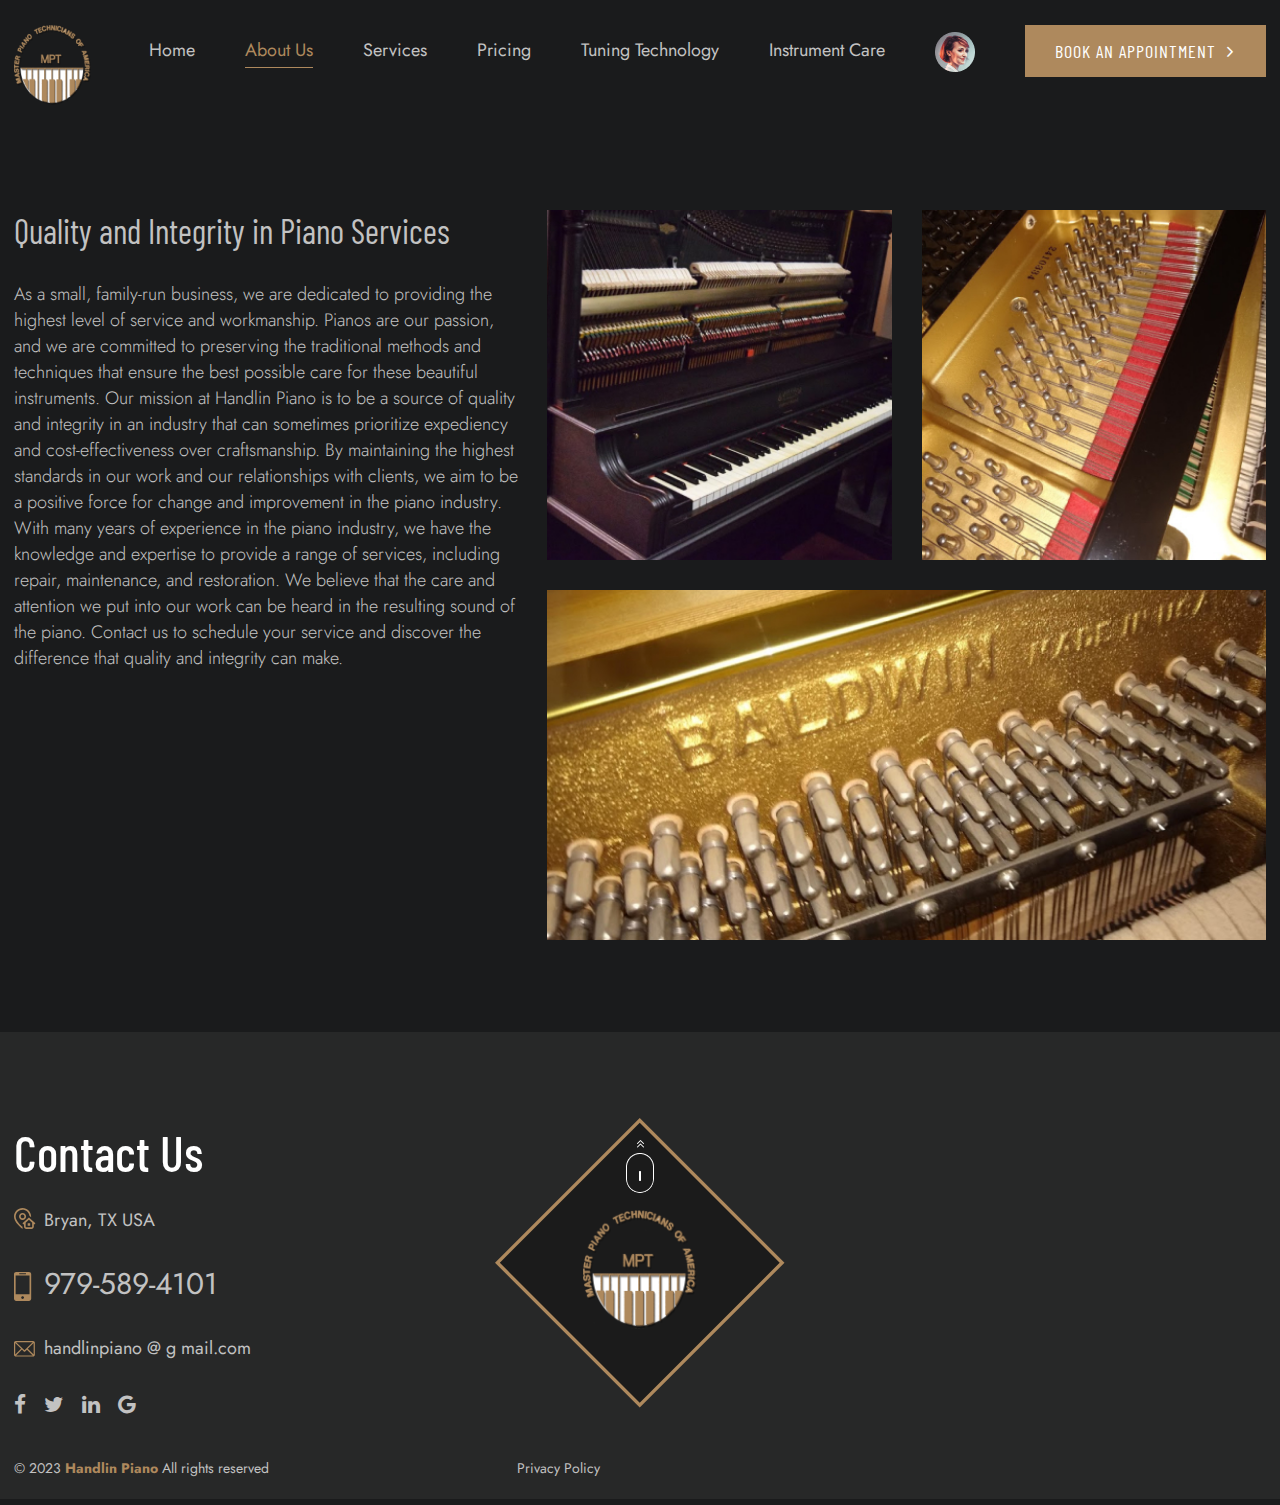
==== commit 4419cf78: "I added so many things" ====
--- a/about.html
+++ b/about.html
@@ -7,7 +7,7 @@
     <meta name="description" content="">
     <meta name="author" content="">
     <link rel="icon" href="assets/img/favicon.png" type="image.png">
-    <title>Master Piano Technicians of America</title> 
+    <title>Handlin Piano</title> 
     <link href="assets/css/skeleton.css" rel="stylesheet">
     <link href="assets/css/slick.css" rel="stylesheet">
     <link href="assets/css/style.css" rel="stylesheet">
@@ -55,9 +55,12 @@
   <div class="container">
     <div class="row">
       <div class="col-md-5">
+        <div class="internal_page_title">
+          <h2>Quality and Integrity in Piano Services</h2>
+        </div>
         <div class="inner_about_content">
-          <h2>About<span> Master  Piano Technicians Of America</span></h2>
-          <p>For many years in the piano industry we have been witness to a steady decline in quality at the level of manufacturer, dealer, and technician.  Many of the “old ways” are being lost, to be replaced with inferior methods that are based on expediency and cost-effectiveness.   Our mission at Handlin Piano is to create a service without compromise, a service with integrity, a service we could be proud of. By keeping alive the traditional methods, and perpetuating them in master and apprentice relationships we hope to be a small part of enhancing the quality of service within our industry, both today and into the future. We believe that if you listen carefully, you’ll hear the difference…</p>
+            <p>As a small, family-run business, we are dedicated to providing the highest level of service and workmanship. Pianos are our passion, and we are committed to preserving the traditional methods and techniques that ensure the best possible care for these beautiful instruments. Our mission at Handlin Piano is to be a source of quality and integrity in an industry that can sometimes prioritize expediency and cost-effectiveness over craftsmanship. By maintaining the highest standards in our work and our relationships with clients, we aim to be a positive force for change and improvement in the piano industry.</p>
+            <p>With many years of experience in the piano industry, we have the knowledge and expertise to provide a range of services, including repair, maintenance, and restoration. We believe that the care and attention we put into our work can be heard in the resulting sound of the piano. Contact us to schedule your service and discover the difference that quality and integrity can make.</p>
         </div>
       </div>
       <div class="col-md-7">
@@ -74,7 +77,7 @@
 </section>
 <footer>
   <div class="footer_map">
-    <iframe src="https://www.google.com/maps/embed?pb=!1m18!1m12!1m3!1d387190.2895529277!2d-74.260555084149!3d40.697668405316556!2m3!1f0!2f0!3f0!3m2!1i1024!2i768!4f13.1!3m3!1m2!1s0x89c24fa5d33f083b%3A0xc80b8f06e177fe62!2sNew%20York%2C%20NY%2C%20USA!5e0!3m2!1sen!2sin!4v1624954355605!5m2!1sen!2sin" width="100%" height="550" style="border:0;" allowfullscreen="" loading="lazy"></iframe>
+    <iframe src="https://www.google.com/maps/embed?pb=!1m18!1m12!1m3!1d4921.7940765288595!2d-96.38218263296025!3d30.708880357076467!2m3!1f0!2f0!3f0!3m2!1i1024!2i768!4f13.1!3m3!1m2!1s0x864680444e7c41c9%3A0x49a98a96da3bfd87!2sHandlin%20Piano!5e0!3m2!1sen!2sus!4v1672788581956!5m2!1sen!2sus" width="100%" height="550" style="border:0;" allowfullscreen="" loading="lazy"></iframe>
   </div>
   <div class="container">
     <div class="footer_content">
@@ -84,21 +87,19 @@
         <div class="footer_contact_col">
           <div class="footer_contact_icon"><img src="assets/img/footer_contact_icon_1.svg" alt=""></div>
           <div class="footer_contact_col_content">
-            <a href="#">Lorem Ipsum Location.55 USA</a>
-            <a href="#">Lorem Ipsum Location.55 USA</a>
-            <a href="#">Lorem Ipsum Location.55 USA</a>
+            <a href="#">Bryan, TX USA</a>
           </div>
         </div>
         <div class="footer_contact_col number_contact">
           <div class="footer_contact_icon"><img src="assets/img/footer_contact_icon_2.svg" alt=""></div>
           <div class="footer_contact_col_content">
-          <a href="#">123-456-789-10</a>
+          <a href="#">979-589-4101</a>
           </div>
         </div>
         <div class="footer_contact_col">
           <div class="footer_contact_icon"><img src="assets/img/footer_contact_icon_3.svg" alt=""></div>
           <div class="footer_contact_col_content">  
-          <a href="#">info@pianotuners.com</a>
+          <a href="#">handlinpiano @ g mail.com</a>
           </div>
         </div>
         <ul class="footer_social_link">  
@@ -108,7 +109,7 @@
           <li><a href="#"><i class="fa fa-google" aria-hidden="true"></i></a></li>
         </ul>
         <div class="last_footer">
-          <p>© 2021 <span>Piano Tuners.</span> All rights reserved <span><a href="#">Privacy Policy</a></span></p>
+          <p>© 2023 <span>Handlin Piano</span> All rights reserved <span><a href="#">Privacy Policy</a></span></p>
         </div>
       </div>      
     </div>
@@ -119,4 +120,4 @@
 <script src="assets/js/slick.js" defer></script>
 <script src="assets/js/custom.js" defer></script>
 </body>
-</html>
+</html>--- a/assets/css/skeleton.css
+++ b/assets/css/skeleton.css
@@ -24,8 +24,6 @@
  .container {
      max-width: 1328px;
  }
-
- 
  @font-face {
     font-family: 'icomoon';
     src:  url('../fonts/icomoon.eot?5p93nq');
--- a/assets/css/style.css
+++ b/assets/css/style.css
@@ -321,7 +321,7 @@
     }
 
     .banner-img img {
-        object-fit: cover;
+        object-fit: contain;
         height: 100%;
     }
 
@@ -333,7 +333,7 @@
     }
     .masthead h1 {
         font-size: 70px;
-        max-width: 400px;
+        max-width: 600px;
     }
 }
 
@@ -1170,6 +1170,18 @@
 .inner_about_content h2 span{
     font-weight: 700;
 }
+.internal_page_title h2 {
+    width: 100%;
+    display: inline-block;
+    font-size: 34px;
+    font-family: 'Barlow Condensed', sans-serif;
+    color: #c2c2c2;
+    font-weight: 400;
+    margin-bottom: 30px;
+}
+.internal_page_title h2 span{
+    font-weight: 700;
+}
 .inner_about_content p {
     width: 100%;
     display: inline-block;
@@ -1772,16 +1784,47 @@
 .instrument_care-text p {
     position: relative;
     margin: 25px 0 0 0;
-}
-.instrument_care-text p {
     color: #C2C2C2;
     font-size: 14px;
     font-weight: 300;
-    position: relative;
     padding-bottom: 25px;
-}
-
-.instrument_care-textp::before {
+
+    --max-lines: 7;
+    --line-height: 1.4;
+
+    max-height: calc(var(--max-lines) * 1em * var(--line-height));
+    line-height: var(--line-height);
+    overflow: hidden;
+}
+.instrument_care-text p:has(+ .expand-btn:not(:checked)):before {
+    content: '';
+    position: absolute;
+    height: calc(1em * var(--line-height));
+    width: 100%;
+    bottom: 0;
+    pointer-events: none;
+    background: linear-gradient(to bottom, transparent, #1A1B1C);
+}
+
+.expand-btn {
+    appearance: none;
+    color: #ae895d;
+    border: 1px solid black;
+    padding: 0.5em 0.5em 0.5em 0em;
+    border-radius: 0.25em;
+    cursor: pointer;
+    margin-top: 1rem;
+}
+.expand-btn::before {
+    content: 'More...';
+}
+.expand-btn:checked::before {
+    content: 'Collapse';
+}
+.instrument_care-text p:has(+ .expand-btn:checked) {
+    max-height: none;
+}
+/* .instrument_care-text p::before {
     content: '';
     position: absolute;
     width: 1px;
@@ -1791,14 +1834,14 @@
     background-color: #F1F1F1;
 }
 
-.instrument_care-textp::after {
+.instrument_care-text p::after {
     content: '\e901';
     font-family: "icomoon";
     position: absolute;
     bottom: -10px;
     left: 0;
     color: #F1F1F1;
-}
+} */
 
 @media (max-width: 600px) {
     .instrument_care-image img {
